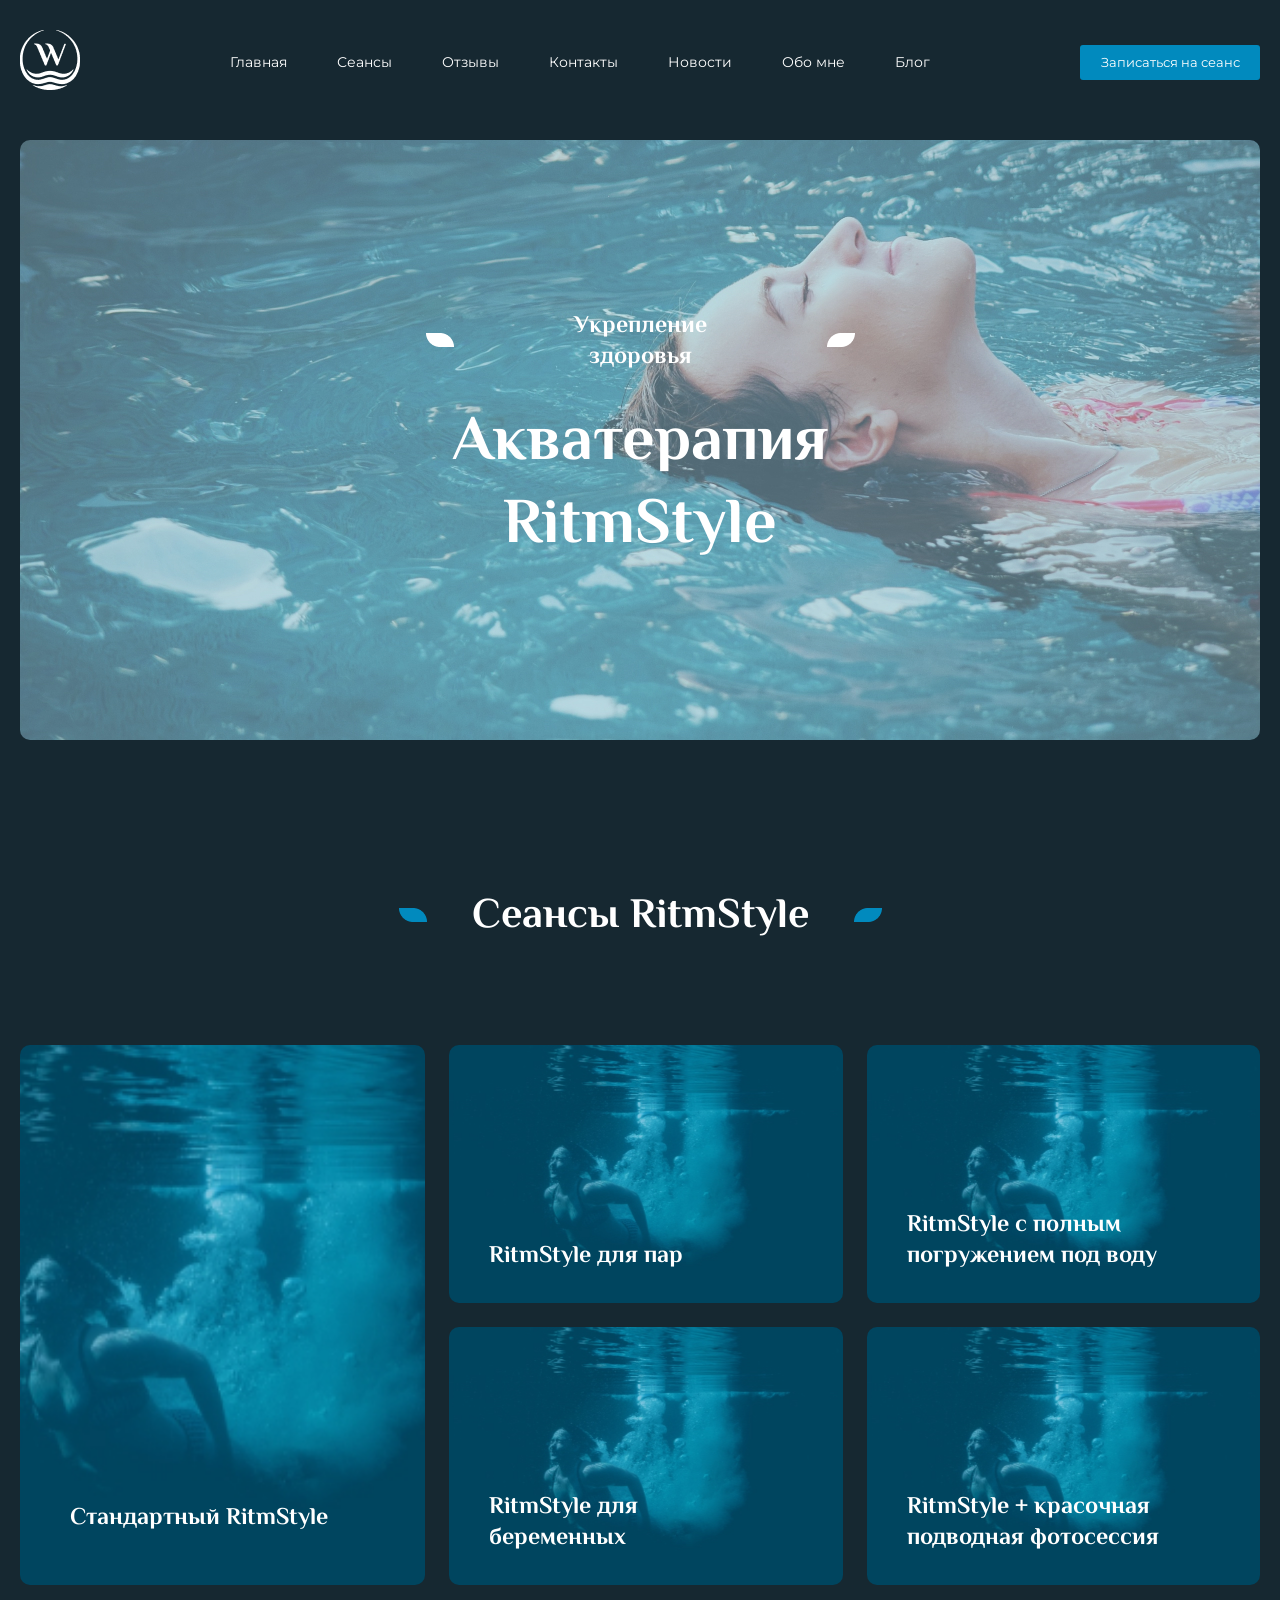
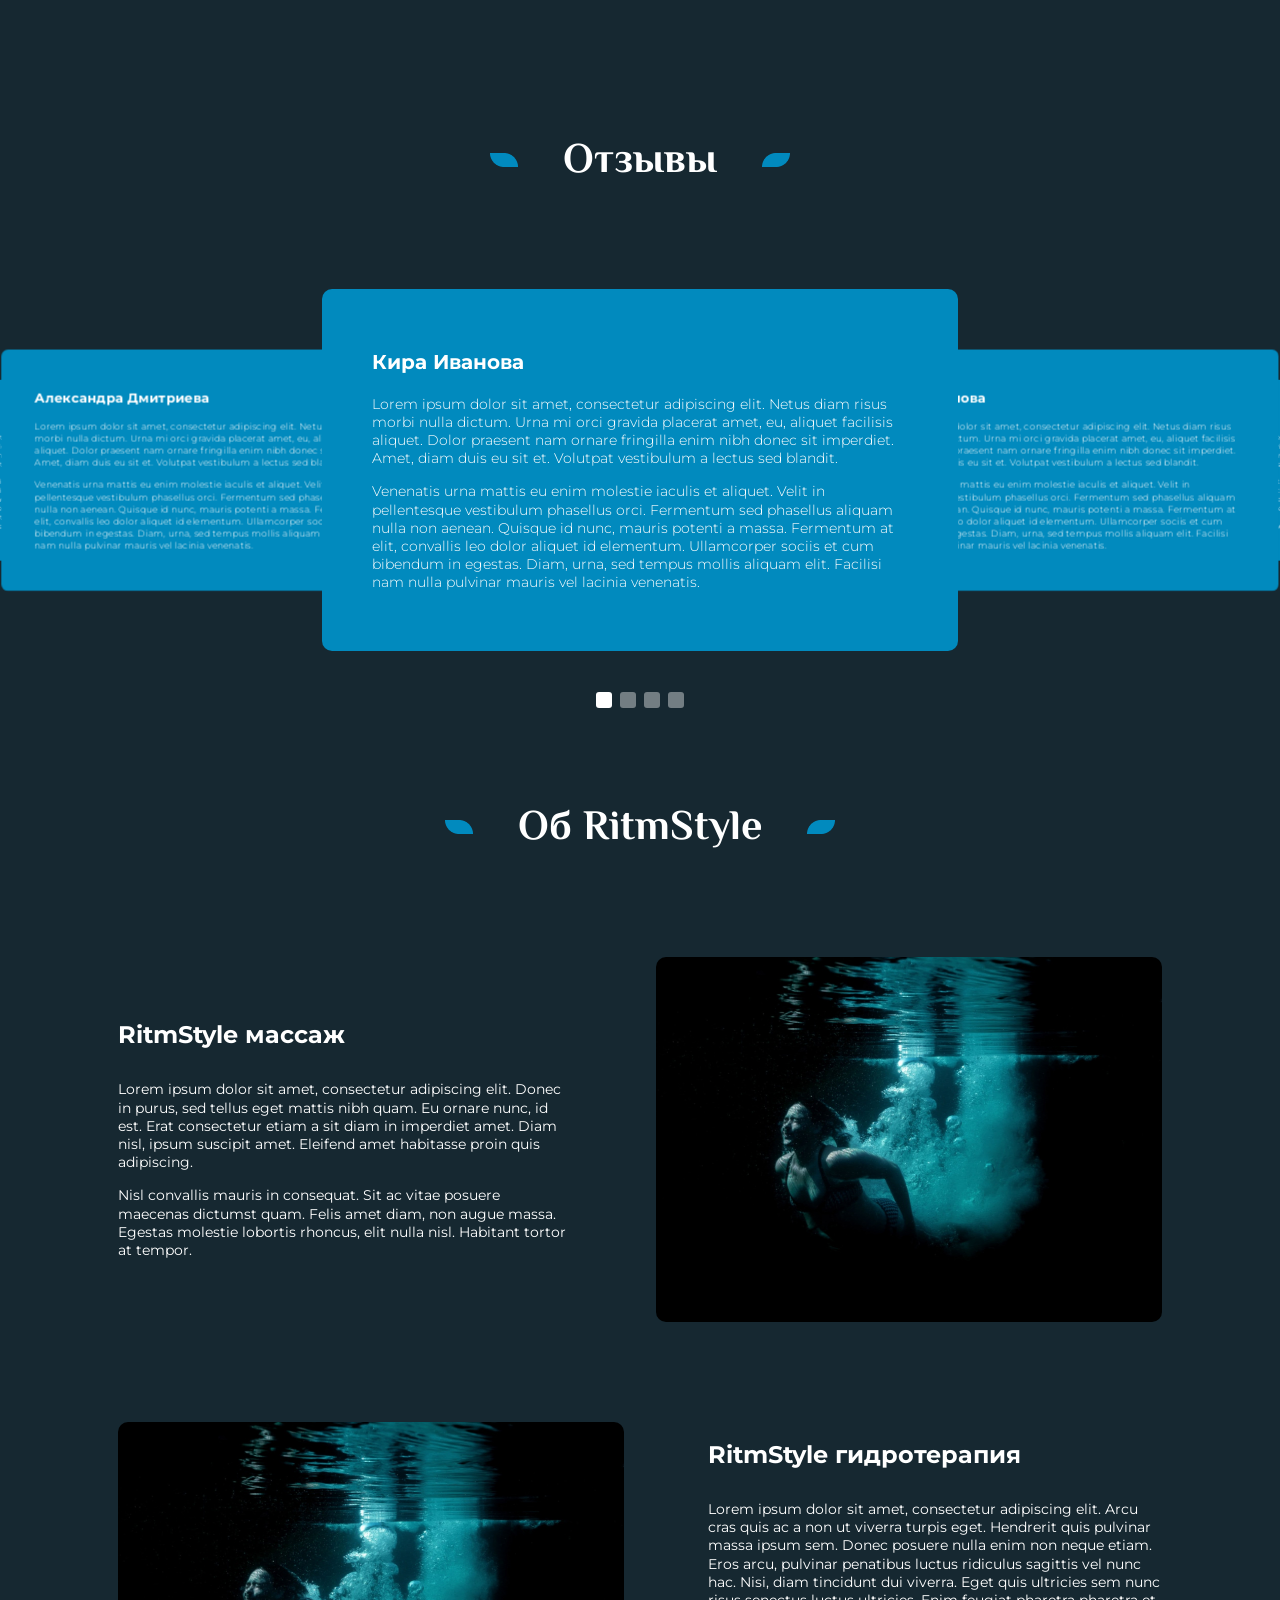
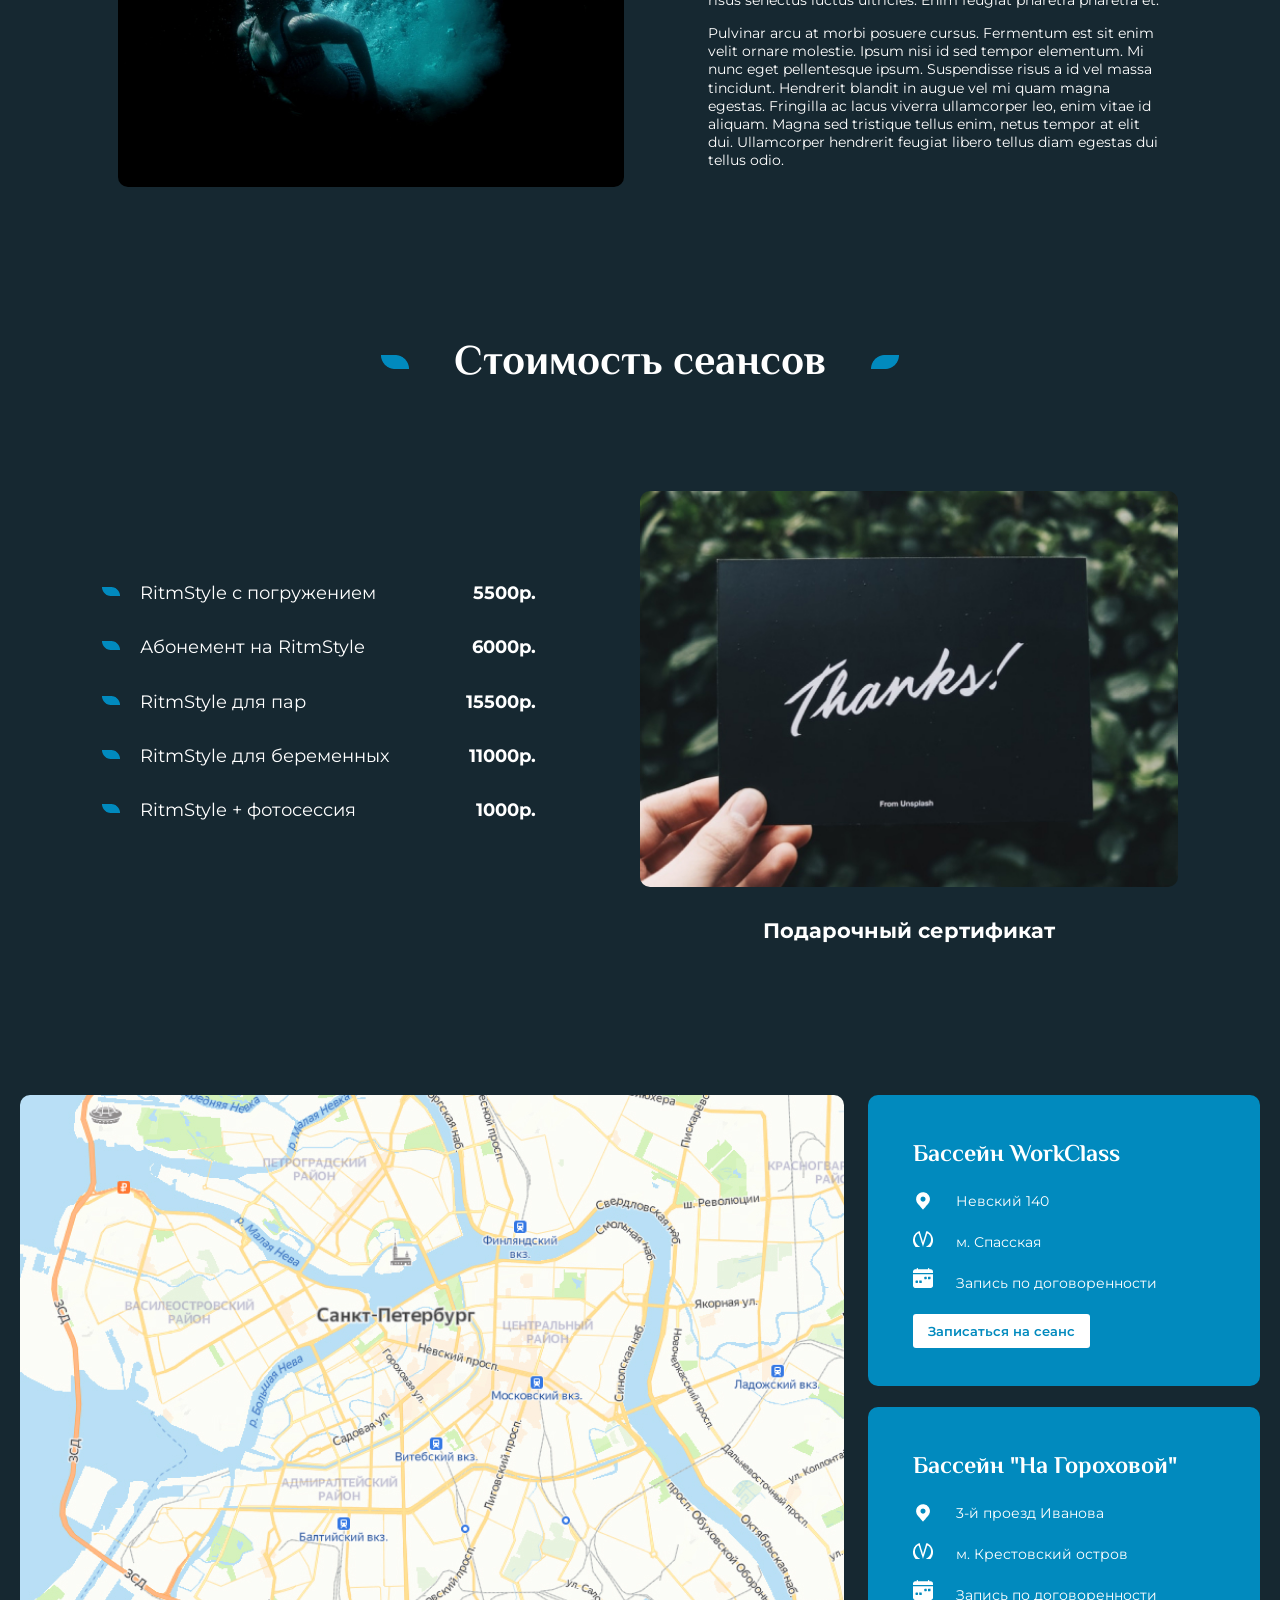
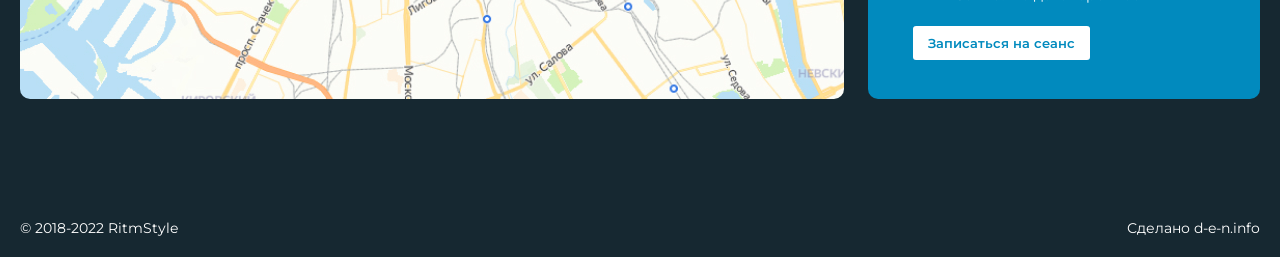
==== index.html @ f969b13a "website" ====
<!DOCTYPE html>
<html lang="en">
<head>
    <meta charset="UTF-8">
    <meta http-equiv="X-UA-Compatible" content="IE=edge">
    <meta name="viewport" content="width=device-width, initial-scale=1.0">
    <link rel="stylesheet" href="css/style.css">
    <link rel="preconnect" href="https://fonts.googleapis.com">
    <link rel="preconnect" href="https://fonts.gstatic.com" crossorigin>
    <link href="https://fonts.googleapis.com/css2?family=El+Messiri:wght@700&family=Montserrat:wght@300;400;600;700&display=swap" rel="stylesheet">
    <link rel="stylesheet" href="https://unpkg.com/swiper@8/swiper-bundle.min.css"/>
    <title>Aquatherapy</title>
</head>
<body>
    <div class="wrapper">
        <header class="header">
            <div class="header__container _container">
                <div class="header__main">
                    <div class="header__logo">
                        <a class="logo__link" href=""><img src="img/logo/logo.png" alt="" class="logo"></a>
                    </div>
                    <div class="header__menu menu">
                        <ul class="menu__list">
                            <li class="menu__item">
                                <a href="#" class="menu__link menu-burger__link">Главная</a>
                            </li>
                            <li class="menu__item">
                                <a href="#" class="menu__link menu-burger__link">Сеансы</a>
                            </li>
                            <li class="menu__item">
                                <a href="#" class="menu__link menu-burger__link">Отзывы</a>
                            </li>
                            <li class="menu__item">
                                <a href="#" class="menu__link menu-burger__link">Контакты</a>
                            </li>
                            <li class="menu__item">
                                <a href="#" class="menu__link menu-burger__link">Новости</a>
                            </li>
                            <li class="menu__item">
                                <a href="#" class="menu__link menu-burger__link">Обо мне</a>
                            </li>
                            <li class="menu__item">
                                <a href="#" class="menu__link menu-burger__link">Блог</a>
                            </li>
                        </ul>
                    </div>
                    <div class="header__button"><a href="" class="button">Записаться на сеанс</a></div>
                    <div class="header__menu-icon">
                        <span></span>
                    </div>
                </div>
            </div>
        </header>
        <main class="page">
            <div class="page__container _container">
                <div class="page__main-block main-block">
                    <div class="main-block__bg">
                        <div class="main-block__titles main-titles">
                            <div class="main-titles__subtitle main-subtitle">
                                <div class="sibtitle__icon"><img src="img/icons/title/title_left_white.png" alt=""></div>
                                <h2 class="subtitle__messiri">Укрепление здоровья</h2> 
                                <div class="sibtitle__icon"><img src="img/icons/title/title_right_white.png" alt=""></div>
                            </div>
                            <h1 class="main__block-title">Акватерапия RitmStyle</h1> 
                        </div>
                    </div>
                </div>
            </div>
            <div class="page__sessions sessions">
                <div class="sessions__container _container">
                    <div class="sessions__title title-messiri">
                        <div class="title-messiri__icon"><img src="img/icons/title/title_left.png" alt=""></div>
                        <h2 class="title__messiri-h2">Сеансы RitmStyle</h2> 
                        <div class="title-messiri__icon"><img src="img/icons/title/title_right.png" alt=""></div>
                    </div>
                    <div class="sessions__cards cards">
                        <div class="cards__first-section first-section">
                            <div class="first-section__card">
                                <h3 class="card__name">Стандартный RitmStyle</h3>
                                <div class="card__rectangel"></div>
                            </div>
                        </div>
                        <div class="cards__second-section second-section">
                            <div class="second-section__windows windows">
                                <div class="window">
                                    <div class="window__card card">
                                        <h3 class="card__name card__name-small">RitmStyle для пар</h3>
                                        <div class="card__rectangel"></div>
                                    </div>
                                    <div class="window__card card">
                                        <h3 class="card__name card__name-small">RitmStyle с полным погружением под воду</h3>
                                        <div class="card__rectangel"></div>
                                    </div>
                                </div>
                                <div class="window">
                                    <div class="window__card card">
                                        <h3 class="card__name card__name-small">RitmStyle для беременных</h3>
                                        <div class="card__rectangel"></div>
                                    </div>
                                    <div class="window__card card">
                                        <h3 class="card__name card__name-small">RitmStyle + красочная подводная фотосессия</h3>
                                        <div class="card__rectangel"></div>
                                    </div>
                                </div>
                            </div>
                        </div>
                    </div>
                </div>
            </div>
            <div class="page__feedbacks feedbacks">
                <div class="feedbacks__title title-messiri">
                    <div class="title-messiri__icon"><img src="img/icons/title/title_left.png" alt=""></div>
                    <h2 class="title__messiri-h2">Отзывы</h2> 
                    <div class="title-messiri__icon"><img src="img/icons/title/title_right.png" alt=""></div>
                </div>
                <div class="feedbacks__swiper-container swiper-container">
                    <div class="swiper-wrapper">
                        <div class="swiper-slide">
                            <div class="swiper__body">
                                <div class="swiper__title">Кира Иванова</div>
                                <div class="swiper__text">
                                    <p>Lorem ipsum dolor sit amet, consectetur adipiscing elit. Netus diam risus morbi nulla dictum. Urna mi orci gravida placerat amet, eu, aliquet facilisis aliquet. 
                                    Dolor praesent nam ornare fringilla enim nibh donec sit imperdiet. Amet, diam duis eu sit et. Volutpat vestibulum a lectus sed blandit.</p>
                                    <p>Venenatis urna mattis eu enim molestie iaculis et aliquet. Velit in pellentesque vestibulum phasellus orci. 
                                    Fermentum sed phasellus aliquam nulla non aenean. Quisque id nunc, mauris potenti a massa. Fermentum at elit, convallis leo dolor aliquet id elementum. Ullamcorper sociis et cum bibendum in egestas. Diam, urna, sed tempus mollis aliquam elit. Facilisi nam nulla pulvinar mauris vel lacinia venenatis.</p>
                                </div>
                            </div>
                        </div>
                        <div class="swiper-slide">
                            <div class="swiper__body">
                                <div class="swiper__title">Яна Жернова</div>
                                <div class="swiper__text">
                                    <p>Lorem ipsum dolor sit amet, consectetur adipiscing elit. Netus diam risus morbi nulla dictum. Urna mi orci gravida placerat amet, eu, aliquet facilisis aliquet. 
                                    Dolor praesent nam ornare fringilla enim nibh donec sit imperdiet. Amet, diam duis eu sit et. Volutpat vestibulum a lectus sed blandit.</p>
                                    <p>Venenatis urna mattis eu enim molestie iaculis et aliquet. Velit in pellentesque vestibulum phasellus orci. 
                                    Fermentum sed phasellus aliquam nulla non aenean. Quisque id nunc, mauris potenti a massa. Fermentum at elit, convallis leo dolor aliquet id elementum. Ullamcorper sociis et cum bibendum in egestas. Diam, urna, sed tempus mollis aliquam elit. Facilisi nam nulla pulvinar mauris vel lacinia venenatis.</p>
                                </div>
                            </div>
                        </div>
                        <div class="swiper-slide">
                            <div class="swiper__body">
                                <div class="swiper__title">Аня Петрова</div>
                                <div class="swiper__text">
                                    <p>Lorem ipsum dolor sit amet, consectetur adipiscing elit. Netus diam risus morbi nulla dictum. Urna mi orci gravida placerat amet, eu, aliquet facilisis aliquet. 
                                    Dolor praesent nam ornare fringilla enim nibh donec sit imperdiet. Amet, diam duis eu sit et. Volutpat vestibulum a lectus sed blandit.</p>
                                    <p>Venenatis urna mattis eu enim molestie iaculis et aliquet. Velit in pellentesque vestibulum phasellus orci. 
                                    Fermentum sed phasellus aliquam nulla non aenean. Quisque id nunc, mauris potenti a massa. Fermentum at elit, convallis leo dolor aliquet id elementum. Ullamcorper sociis et cum bibendum in egestas. Diam, urna, sed tempus mollis aliquam elit. Facilisi nam nulla pulvinar mauris vel lacinia venenatis.</p>
                                </div>
                            </div>
                        </div>
                        <div class="swiper-slide">
                            <div class="swiper__body">
                                <div class="swiper__title">Александра Дмитриева</div>
                                <div class="swiper__text">
                                    <p>Lorem ipsum dolor sit amet, consectetur adipiscing elit. Netus diam risus morbi nulla dictum. Urna mi orci gravida placerat amet, eu, aliquet facilisis aliquet. 
                                    Dolor praesent nam ornare fringilla enim nibh donec sit imperdiet. Amet, diam duis eu sit et. Volutpat vestibulum a lectus sed blandit.</p>
                                    <p>Venenatis urna mattis eu enim molestie iaculis et aliquet. Velit in pellentesque vestibulum phasellus orci. 
                                    Fermentum sed phasellus aliquam nulla non aenean. Quisque id nunc, mauris potenti a massa. Fermentum at elit, convallis leo dolor aliquet id elementum. Ullamcorper sociis et cum bibendum in egestas. Diam, urna, sed tempus mollis aliquam elit. Facilisi nam nulla pulvinar mauris vel lacinia venenatis.</p>
                                </div>
                            </div>
                        </div>
                    </div>
                    <div class="swiper-pagination"></div>
                </div>
            </div>
            <div class="page__descriptions description">
                <div class="descriptions__container _container">
                    <div class="descriptions__about about">
                        <div class="title-messiri about__title">
                            <div class="title-messiri__icon"><img src="img/icons/title/title_left.png" alt=""></div>
                            <h2 class="title__messiri-h2">Об RitmStyle</h2> 
                            <div class="title-messiri__icon"><img src="img/icons/title/title_right.png" alt=""></div>
                        </div>
                        <div class="about__content content-about">
                            <div class="content-about__block">
                                <div class="content-about__block-text content-about__block-text-1">
                                    <h3 class="title-montserrat">RitmStyle массаж </h3>
                                    <div class="content-about__text">
                                        <p>Lorem ipsum dolor sit amet, consectetur adipiscing elit. Donec in purus, sed tellus eget mattis nibh quam. Eu ornare nunc, id est. 
                                        Erat consectetur etiam a sit diam in imperdiet amet. Diam nisl, ipsum suscipit amet. Eleifend amet habitasse proin quis adipiscing.</p>
                                        <p>Nisl convallis mauris in consequat. Sit ac vitae posuere maecenas dictumst quam. Felis amet diam, non augue massa. 
                                        Egestas molestie lobortis rhoncus, elit nulla nisl. Habitant tortor at tempor.</p>
                                    </div>
                                </div>
                                <div class="content-about-img"></div>
                            </div>
                            <div class="content-about__block">
                                <div class="content-about-img"></div>
                                <div class="content-about__block-text content-about__block-text-2">
                                    <h3 class="title-montserrat">RitmStyle гидротерапия</h3>
                                    <div class="content-about__text">
                                        <p>Lorem ipsum dolor sit amet, consectetur adipiscing elit. Arcu cras quis ac a non ut viverra turpis eget. Hendrerit quis pulvinar massa ipsum sem. 
                                        Donec posuere nulla enim non neque etiam. Eros arcu, pulvinar penatibus luctus ridiculus sagittis vel nunc hac. Nisi, diam tincidunt dui viverra. 
                                        Eget quis ultricies sem nunc risus senectus luctus ultricies. Enim feugiat pharetra pharetra et.</p>
                                        <p>Pulvinar arcu at morbi posuere cursus. Fermentum est sit enim velit ornare molestie. Ipsum nisi id sed tempor elementum. Mi nunc eget pellentesque ipsum. 
                                        Suspendisse risus a id vel massa tincidunt. Hendrerit blandit in augue vel mi quam magna egestas. Fringilla ac lacus viverra ullamcorper leo, enim vitae id aliquam. 
                                         Magna sed tristique tellus enim, netus tempor at elit dui. Ullamcorper hendrerit feugiat libero tellus diam egestas dui tellus odio.</p>
                                    </div>
                                </div>
                            </div>
                        </div>
                    </div>
                </div>
            </div>
            <div class="page__price price">
                <div class="price__container">
                    <div class="price__title title-messiri">
                        <div class="title-messiri__icon"><img src="img/icons/title/title_left.png" alt=""></div>
                        <h2 class="title__messiri-h2">Стоимость сеансов</h2> 
                        <div class="title-messiri__icon"><img src="img/icons/title/title_right.png" alt=""></div>
                    </div>
                    <div class="prise__block">
                        <div class="prise__block-list">
                            <div class="price__line">
                                <div class="price__line-icon">
                                    <div class="title-messiri__icon"><img src="img/icons/title/title_left_small.png" alt=""></div>
                                    <div class="servise">RitmStyle с погружением</div>
                                </div>
                                <div class="price__value">5500р.</div>
                            </div>
                            <div class="price__line">
                                <div class="price__line-icon">
                                    <div class="title-messiri__icon"><img src="img/icons/title/title_left_small.png" alt=""></div>
                                    <div class="servise">Абонемент на RitmStyle</div>
                                </div>
                                <div class="price__value">6000р.</div>
                            </div>
                            <div class="price__line">
                                <div class="price__line-icon">
                                    <div class="title-messiri__icon"><img src="img/icons/title/title_left_small.png" alt=""></div>
                                    <div class="servise">RitmStyle для пар</div>
                                </div>
                                <div class="price__value">15500р.</div>
                            </div>
                            <div class="price__line">
                                <div class="price__line-icon">
                                    <div class="title-messiri__icon"><img src="img/icons/title/title_left_small.png" alt=""></div>
                                    <div class="servise">RitmStyle для беременных</div>
                                </div>
                                <div class="price__value">11000р.</div>
                            </div>
                            <div class="price__line">
                                <div class="price__line-icon">
                                    <div class="title-messiri__icon"><img src="img/icons/title/title_left_small.png" alt=""></div>
                                    <div class="servise">RitmStyle +  фотосессия</div>
                                </div>
                                <div class="price__value">1000р.</div>
                            </div>
                        </div>
                        <div class="prise__block-certificate">
                            <div class="certificate__img"></div>
                            <h3 class="certificate__text">Подарочный сертификат </h3>
                        </div>
                    </div>
                </div>
            </div>
            <div class="page__map map">
                <div class="map__container _container">
                    <div class="map__position position">
                        <div class="position__img"></div>
                    </div>
                    <div class="map__places places">
                        <div class="places__card">
                            <div class="places__card-title">Бассейн WorkClass</div>
                            <div class="places__card-location location">
                                <div class="location__icons">
                                    <div class="adress__img"><img src="img/icons/location.png" alt=""></div>
                                    <div class="adress__img"><img src="img/icons/subwey.png" alt=""></div>
                                    <div class="adress__img"><img src="img/icons/calendar.png" alt=""></div>
                                </div>
                                <div class="location__texts">
                                    <div class="adress__text">Невский 140</div>
                                    <div class="adress__text">м. Спасская</div>
                                    <div class="adress__text">Запись по договоренности</div>
                                </div>
                            </div>
                            <div class="places__card-button"><a href="" class="card-button">Записаться на сеанс</a></div>
                        </div>
                        <div class="places__card">
                            <div class="places__card-title">Бассейн "На Гороховой"</div>
                            <div class="places__card-location location">
                                <div class="location__icons">
                                    <div class="adress__img"><img src="img/icons/location.png" alt=""></div>
                                    <div class="adress__img"><img src="img/icons/subwey.png" alt=""></div>
                                    <div class="adress__img"><img src="img/icons/calendar.png" alt=""></div>
                                </div>
                                <div class="location__texts">
                                    <div class="adress__text">3-й проезд Иванова</div>
                                    <div class="adress__text">м. Крестовский остров</div>
                                    <div class="adress__text">Запись по договоренности</div>
                                </div>
                            </div>
                            <div class="places__card-button"><a href="" class="card-button">Записаться на сеанс</a></div>
                        </div>
                    </div>
                </div>
            </div>
        </main>
        <footer class="footer">
            <div class="footer__container _container">
                <div class="footer__block">
                    <div class="footer__copy">© 2018-2022 RitmStyle</div>
                    <div class="footer__made">Сделано d-e-n.info</div>
                </div>
            </div>
        </footer>
    </div>
    <script src="https://unpkg.com/swiper@8/swiper-bundle.min.js"></script>
    <script src="js/script.js"></script>
</body>
</html>
---- css/style.css ----
/* =====RESET======================================================================================= */
* {
    margin: 0;
    padding: 0;
    border: 0;
    box-sizing: border-box;
}

a {
    text-decoration: none;
    color: #fff;
}

ul,
ol,
li {
    list-style: none;
}

h1,
h2,
h3,
h4,
h5,
h6 {
    font-weight: inherit;
    font-size: inherit;
}

html,
body {
    height: 100%;
    line-height: 1.3;
    font-size: 14px;
    color: #fff;
    font-family: Montserrat;
    font-weight: 400;
    font-style: normal;
    /* line-height: 140% */
}

body {
    background-color: #162831;
}

body._lock {
    overflow: hidden;
}

._ibg {
    position: relative;
}

._ibg img {
    position: absolute;
    width: 100%;
    height: 100%;
    top: 0;
    left: 0;
    object-fit: cover;
}

/* ================================================================================================= */
.wrapper {
    min-height: 100%;
    overflow: hidden;
}

._container {
    max-width: 1296px;
    margin: 0 auto;
    box-sizing: content-box;
    padding: 0 20px;
}

/* =====HEADER====================================================================================== */
.header {
    background-color: #162831;
    position: fixed;
    z-index: 50;
    padding: 30px 0;
    width: 100%;
}

.header__main {
    display: flex;
    align-items: center;
    justify-content: space-between;
}

.header__logo {
    margin-right: 30px;
    z-index: 100;
}

.menu__list {
    display: flex;
    flex-wrap: wrap;
}

.menu__item {
    padding: 5px;
    margin-right: 40px;
}

.menu__link {
    transition: 0.3s;
}

.menu__link:hover {
    opacity: 0.5;
}

.menu__item:last-child {
    margin-right: 0;
}

.header__button {
    margin-left: 30px;
    text-align: center;
    z-index: 1000;
}

.button {
    display: block;
    padding: 9px 15px;
    background-color: #018ABE;
    border-radius: 3px;
    width: 180px;
    font-size: 13px;
    transition: 0.3s;
    z-index: 1000;
}

.button:hover {
    opacity: 0.5;
}

.header__menu-icon {
    display: none;
}

/* =====MAIN====================================================================================== */
.main-block {
    padding: 140px 0 50px 0;
}

.main-block__bg {
    display: flex;
    flex-direction: column;
    background: url(../img/basic.jpg) center / cover no-repeat;
    max-width: 1296px;
    height: 600px;
    border-radius: 10px;
    justify-content: center;
    align-items: center;
    padding: 50px;
}

.main-subtitle {
    display: flex;
    max-width: 429px;
    margin: 0 auto;
    padding-bottom: 30px;
    align-items: center;
}

.main__block-title {
    max-width: 587px;
    margin: 0 auto;
}

.subtitle__messiri {
    font-family: 'El Messiri';
    font-style: normal;
    font-weight: 700;
    font-size: 24px;
    padding: 0 66px;
    text-align: center;
}

.main__block-title {
    font-family: 'El Messiri';
    font-style: normal;
    font-weight: 700;
    font-size: 64px;
    text-align: center;
}

.title-messiri {
    width: 100%;
    margin: 0 auto;
    align-items: center;
    display: flex;
    padding: 100px 0;
    justify-content: center;
}

.title__messiri-h2 {
    padding: 0 45px;
    font-family: 'El Messiri';
    font-style: normal;
    font-weight: 700;
    font-size: 42px;
    text-align: center;
}

.cards {
    height: 540px;
    display: flex;
    margin-bottom: 50px;
}

.first-section {
    width: 33.3333%;
    margin-right: 24px;
}

.first-section__card {
    position: relative;
    background: url(../img/underwatter.jpg) center / cover no-repeat;
    width: 100%;
    height: 100%;
    border-radius: 10px;
    cursor: pointer;
}

.card__name {
    position: absolute;
    bottom: 50px;
    left: 50px;
    font-family: 'El Messiri';
    font-style: normal;
    font-weight: 700;
    font-size: 24px;
    max-width: 70%;
}

.card__rectangel {
    position: absolute;
    bottom: 0;
    left: 0;
    right: 0;
    height: 10px;
    background-color: #018ABE;
    border-radius: 0 0 10px 10px;
    transition: all 0.3s ease;
    opacity: 0;
}

.first-section__card:hover .card__rectangel {
    opacity: 1;
}

.second-section {
    width: 66.6666%;
}

.windows {
    width: 100%;
    height: 100%;
}

.window {
    padding: 12px 0;
    display: flex;
    height: 50%;
    width: 100%;
}

.window:last-child {
    padding-bottom: 0;
}

.window:first-child {
    padding-top: 0;
}

.card {
    margin-right: 24px;
    position: relative;
    background: url(../img/underwatter.jpg) center / cover no-repeat;
    width: 50%;
    height: 100%;
    border-radius: 10px;
    cursor: pointer;
}

.card:hover .card__rectangel {
    opacity: 1;
}

.card__name-small {
    bottom: 30px;
    left: 40px;
}

.card:last-child {
    margin-right: 0;
}

.about {
    max-width: 1076px;
    margin: 0 auto;
}

.about__title {
    padding: 150px 0 100px 0;
}

.content-about__block {
    display: flex;
    align-items: center;
    justify-content: center;
    margin-bottom: 100px;
}

.content-about__block:last-child {
    margin-bottom: 50px;
}

.content-about-img {
    background: url(../img/underwatter_black.jpg) center / cover no-repeat;
    width: 47%;
    height: 365px;
    border-radius: 10px;
}

.content-about__block-text {
    width: 50%;
}

.content-about__block-text-1 {
    padding-right: 84px;
}

.content-about__block-text-2 {
    padding-left: 84px;
}

.title-montserrat {
    font-weight: 700;
    font-size: 24px;
    margin-bottom: 30px;
}

.content-about__text p {
    margin-bottom: 15px;
}

.content-about__text p:last-child {
    margin-bottom: 0;
}

.price__container {
    max-width: 1076px;
    margin: 0 auto;
    box-sizing: content-box;
    padding: 0 30px;
}

.prise__block {
    display: flex;
    align-items: center;
    margin-bottom: 50px;
}

.prise__block-list {
    width: 50%;
    padding-right: 104px;
}

.prise__block-certificate {
    width: 50%;
}

.certificate__img {
    background: url(../img/certificate.jpg) center / cover no-repeat;
    width: 100%;
    height: 396px;
    border-radius: 10px;
    margin-bottom: 30px;
}

.price__line-icon {
    display: flex;
}

.price__line {
    display: flex;
    width: 100%;
    justify-content: space-between;
    margin-bottom: 31px;
}

.servise {
    font-weight: 400;
    font-size: 18px;
    margin: 0 40px 0 20px;
}

.price__value {
    font-weight: 700;
    font-size: 18px;
}

.certificate__text {
    font-weight: 700;
    font-size: 21px;
    display: flex;
    justify-content: center;
}

.map__container {
    display: flex;
    padding: 100px 20px;
}

.position {
    width: 878px;
    height: 604px;
    margin-right: 24px;
}

.position__img {
    background: url(../img/mape.jpg) center / cover no-repeat;
    width: 100%;
    height: 100%;
    border-radius: 10px;
}

.places {
    height: 604px;
    width: 392px;
    display: flex;
    flex-direction: column;
    justify-content: space-between;
}

.places__card {
    width: 392px;
    height: 48.3%;
    background-color: #018ABE;
    border-radius: 10px;
    padding: 45px 35px 0 45px;
}

.location {
    display: flex;
    margin-bottom: 30px;
}

.location__icons {
    display: flex;
    flex-direction: column;
    justify-content: space-between;
    align-items: center;
    min-height: 100px;
}

.location__texts {
    display: flex;
    flex-direction: column;
    justify-content: space-between;
    min-height: 100px;
}

.adress__img {
    margin-right: 23px;
}

.places__card-title {
    font-family: 'El Messiri';
    font-style: normal;
    font-weight: 700;
    font-size: 24px;
    margin-bottom: 21px;
}

.card-button {
    background-color: #fff;
    border-radius: 3px;
    font-weight: 600;
    font-size: 13px;
    color: #018ABE;
    padding: 9px 15px;
    transition: 0.3s;
}

.card-button:hover {
    opacity: 0.5;
}

.footer__block {
    padding: 20px 0;
    width: 100%;
    display: flex;
    justify-content: space-between;
}

.swiper-container {
    padding: 0px 20px;
    max-width: 1540px;
    width: 100%;
    margin: 0 auto;
    /* overflow: hidden; */

}
.swiper__wrapper {
    padding-bottom: 60px;
}
.swiper__body {
    max-width: 636px;
    background-color: #018ABE;
    border-radius: 10px;
    padding: 60px 50px;
    margin: 0 auto;
}

.swiper__title {
    font-weight: 700;
    font-size: 20px;
    margin-bottom: 20px;
}

.swiper__text p {
    margin-bottom: 15px;
    font-weight: 300;
}

.swiper__text p:last-child {
    margin-bottom: 0;
}

.swiper-pagination {
    position: absolute;
    bottom: -60px !important;
    width: auto !important;
    left: 50% !important;
    margin: 0 0 0 -48px !important;
}

.swiper-pagination-bullet {
    width: 16px !important;
    height: 16px !important;
    background: #FFFFFF !important;
    opacity: 0.4 !important;
    border-radius: 3px !important;
    transition: all 0.2s ease !important;
}

.swiper-pagination-bullet-active {
    opacity: 1 !important;
}

/* =====MEDIA====================================================================================== */
@media (max-height: 700px) {
    .main-block__bg {
        height: 500px;
    }
}

@media (max-width: 1024px) {
    .container {
        width: 901px;
    }

    .card__name {
        font-size: 20px;
    }
}

@media (max-width: 900px) {
    .container {
        width: 768px;
    }

    .cards {
        height: 810px;
        display: block;
    }

    .first-section {
        width: 100%;
        height: 270px;
        margin-right: 0;
        margin-bottom: 24px;
    }

    .card__name {
        font-size: 20px;
    }

    .second-section {
        width: 100%;
        height: 66.666%;
    }

    .content-about__block-text-1 {
        padding-right: 50px;
    }

    .content-about__block-text-2 {
        padding-left: 50px;
    }

    .prise__block-list {
        width: 60%;
        padding-right: 70px;
    }

    .prise__block-certificate {
        width: 40%;
    }

    .certificate__img {
        height: 300px;
    }

    .certificate__text {
        font-size: 18px;
    }

    .map__container {
        display: block;
    }

    .places {
        flex-direction: row;
        width: 100%;
        height: 290px;
        justify-content: space-between;
    }

    .places__card {
        width: 48%;
        height: 100%;
    }

    .position {
        width: 100%;
        height: 400px;
        margin-bottom: 30px;
    }

    .map__container {
        padding: 50px 20px;
    }
}

@media (max-width: 767px) {
    .container {
        width: 540px;
    }

    .header__logo {
        margin: 0;
    }

    .header__menu-icon {
        z-index: 100;
        display: block;
        position: relative;
        width: 30px;
        height: 30px;
        cursor: pointer;
    }

    .header__menu-icon span,
    .header__menu-icon::after,
    .header__menu-icon::before {
        left: 0;
        position: absolute;
        height: 10%;
        width: 100%;
        transition: all 0.3s ease 0s;
        background-color: #fff;
    }

    .header__menu-icon::after,
    .header__menu-icon::before {
        content: "";
    }

    .header__menu-icon::before {
        top: 0;
    }

    .header__menu-icon::after {
        bottom: 0;
    }

    .header__menu-icon span {
        top: 50%;
        transform: scale(1) translate(0px, -50%);
    }

    .menu__list {
        display: block;
        position: fixed;
        top: 0;
        left: -100%;
        width: 100%;
        height: 100%;
        background-color: rgba(0, 0, 0, 0.9);
        padding: 150px 30px 30px 15px;
        transition: left 0.3s;
        overflow: auto;
    }

    .menu__list::before {
        content: "";
        position: fixed;
        width: 100%;
        top: 0;
        left: 0;
        height: 120px;
        background-color: #162831;
    }

    .menu__list._active {
        left: 0;
    }

    .menu__list>li {
        margin-bottom: 30px;
    }

    .menu-burger__link {
        font-size: 24px;
    }

    .header__menu-icon._active span {
        transform: scale(0) translate(0px, -50%);
    }

    .header__menu-icon._active::before {
        top: 50%;
        transform: rotate(-45deg) translate(0px, -50%);
    }

    .header__menu-icon._active::after {
        bottom: 50%;
        transform: rotate(45deg) translate(0px, 50%);
    }

    .header__button {
        display: none;
    }

    .content-about__block {
        display: block;
        margin-bottom: 30px;
    }

    .content-about__block-text {
        width: 100%;
        margin-bottom: 30px;
    }

    .content-about-img {
        width: 100%;
        order: 2;
    }

    .title-messiri {
        padding: 50px 0;
    }

    .about__title {
        padding: 100px 0 50px 0;
    }

    .content-about__block-text-1 {
        padding-right: 0;
    }

    .content-about__block-text-2 {
        order: 1;
        padding-left: 0;
    }

    .content-about__block:last-child {
        display: flex;
        flex-direction: column;
    }

    .price__container {
        padding: 0 20px;
    }

    .prise__block {
        display: block;
    }

    .prise__block-list {
        width: 100%;
        padding-right: 0;
    }

    .prise__block-certificate {
        width: 100%;
    }

    .places {
        min-height: 604px;
        width: 100%;
        display: flex;
        flex-direction: column;
        justify-content: space-between;
    }

    .places__card {
        width: 100%;
        height: 100%;
        margin-bottom: 30px;
        padding-bottom: 45px;
    }

    .places__card:last-child {
        margin-bottom: 0;
    }

    .position {
        width: 100%;
        height: 300px;
        margin-bottom: 30px;
    }

    .map__container {
        padding: 50px 20px;
    }
}

@media (max-width: 575px) {
    .container {
        max-width: 100%;
        padding: 0 15px;
    }

    .main-subtitle {
        margin: 0 auto;
        max-width: 300px;
        padding-bottom: 15px;
    }

    .subtitle__messiri {
        padding: 0 20px;
        font-size: 20px;
    }

    .main__block-title {
        font-size: 48px;
    }

    .cards {
        height: 1465px;
    }

    .second-section {
        width: 100%;
        height: 80%;
    }

    .window {
        display: block;
        padding: 0;
    }

    .windows {
        display: block;
    }

    .card {
        height: 270px;
        width: 100%;
        margin-bottom: 24px;
    }

    .title-messiri {
        padding: 30px 0;
    }

    .about__title {
        padding: 100px 0 30px 0;
    }

    .title__messiri-h2 {
        padding: 0 30px;
        font-size: 34px;
    }

    .content-about-img {
        height: 300px;
    }

    .footer__block {
        display: block;
    }

    .footer__copy {
        margin-bottom: 15px;
    }
}
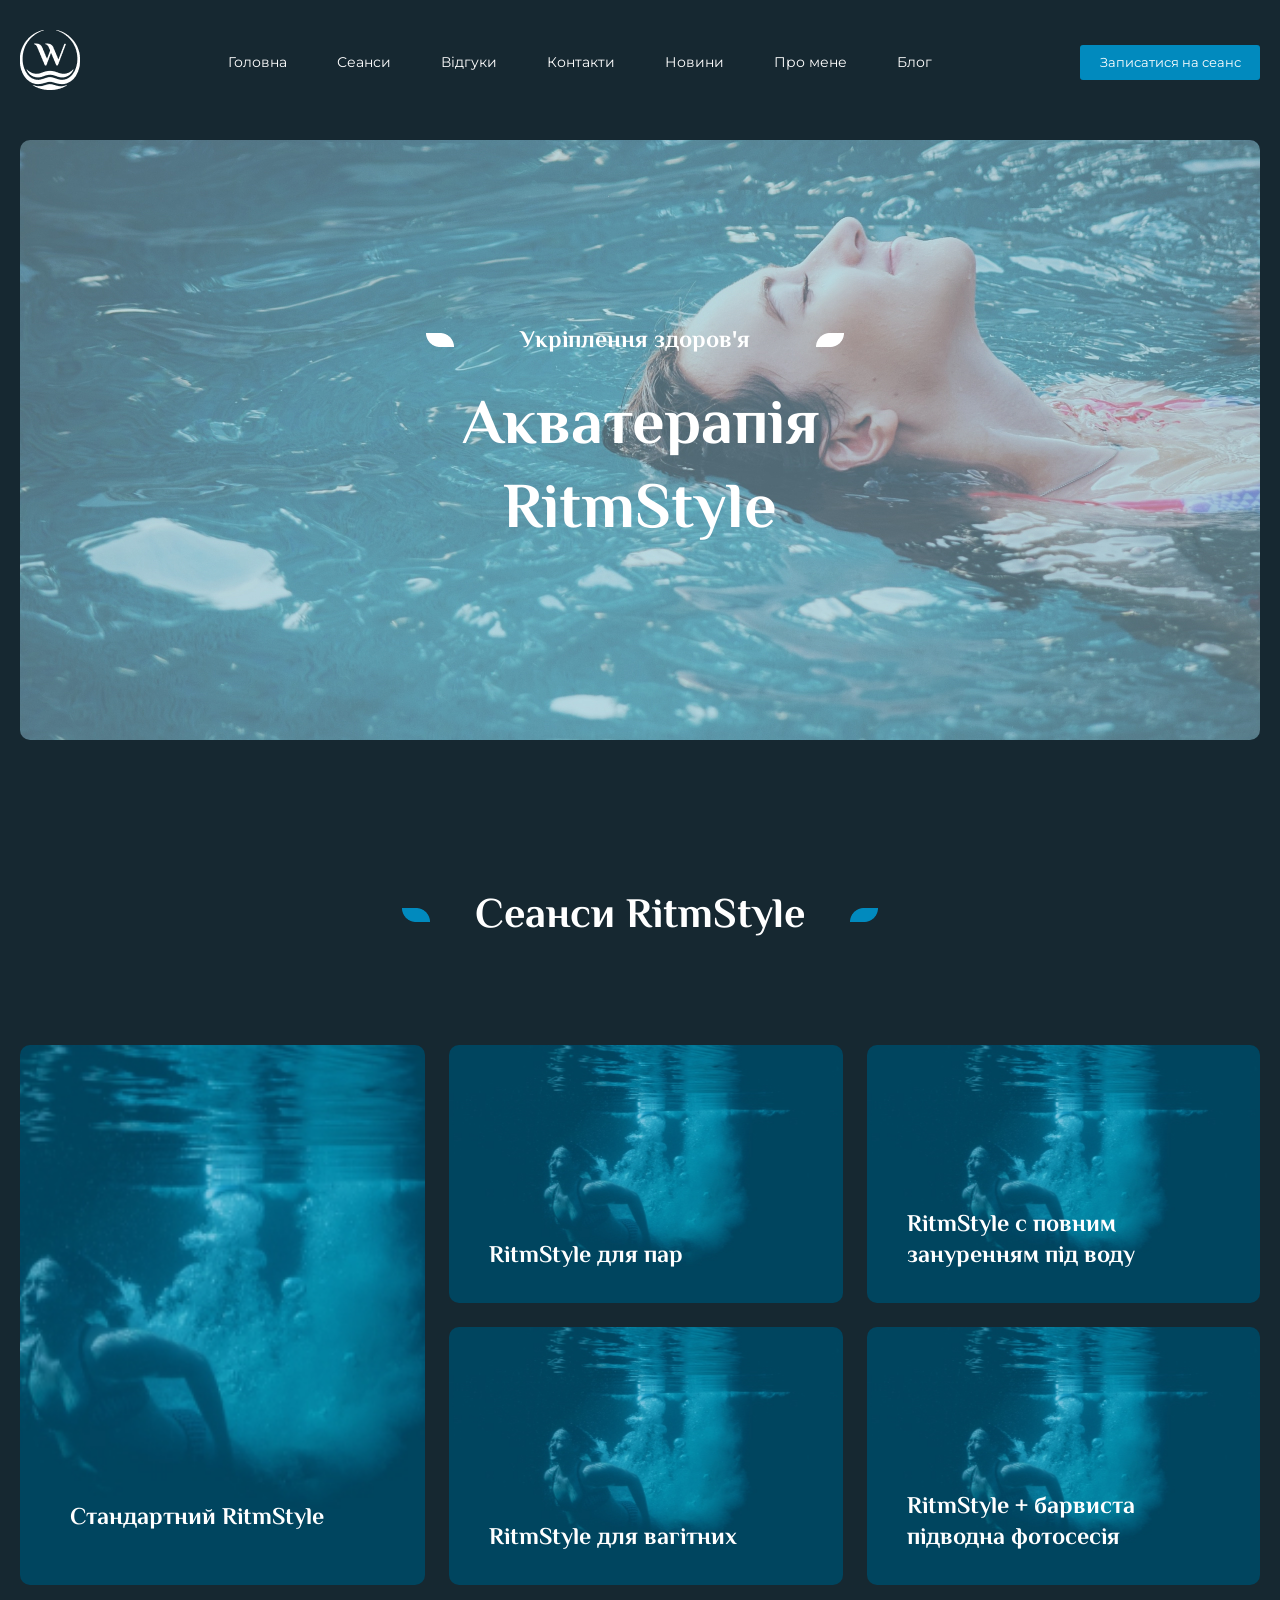
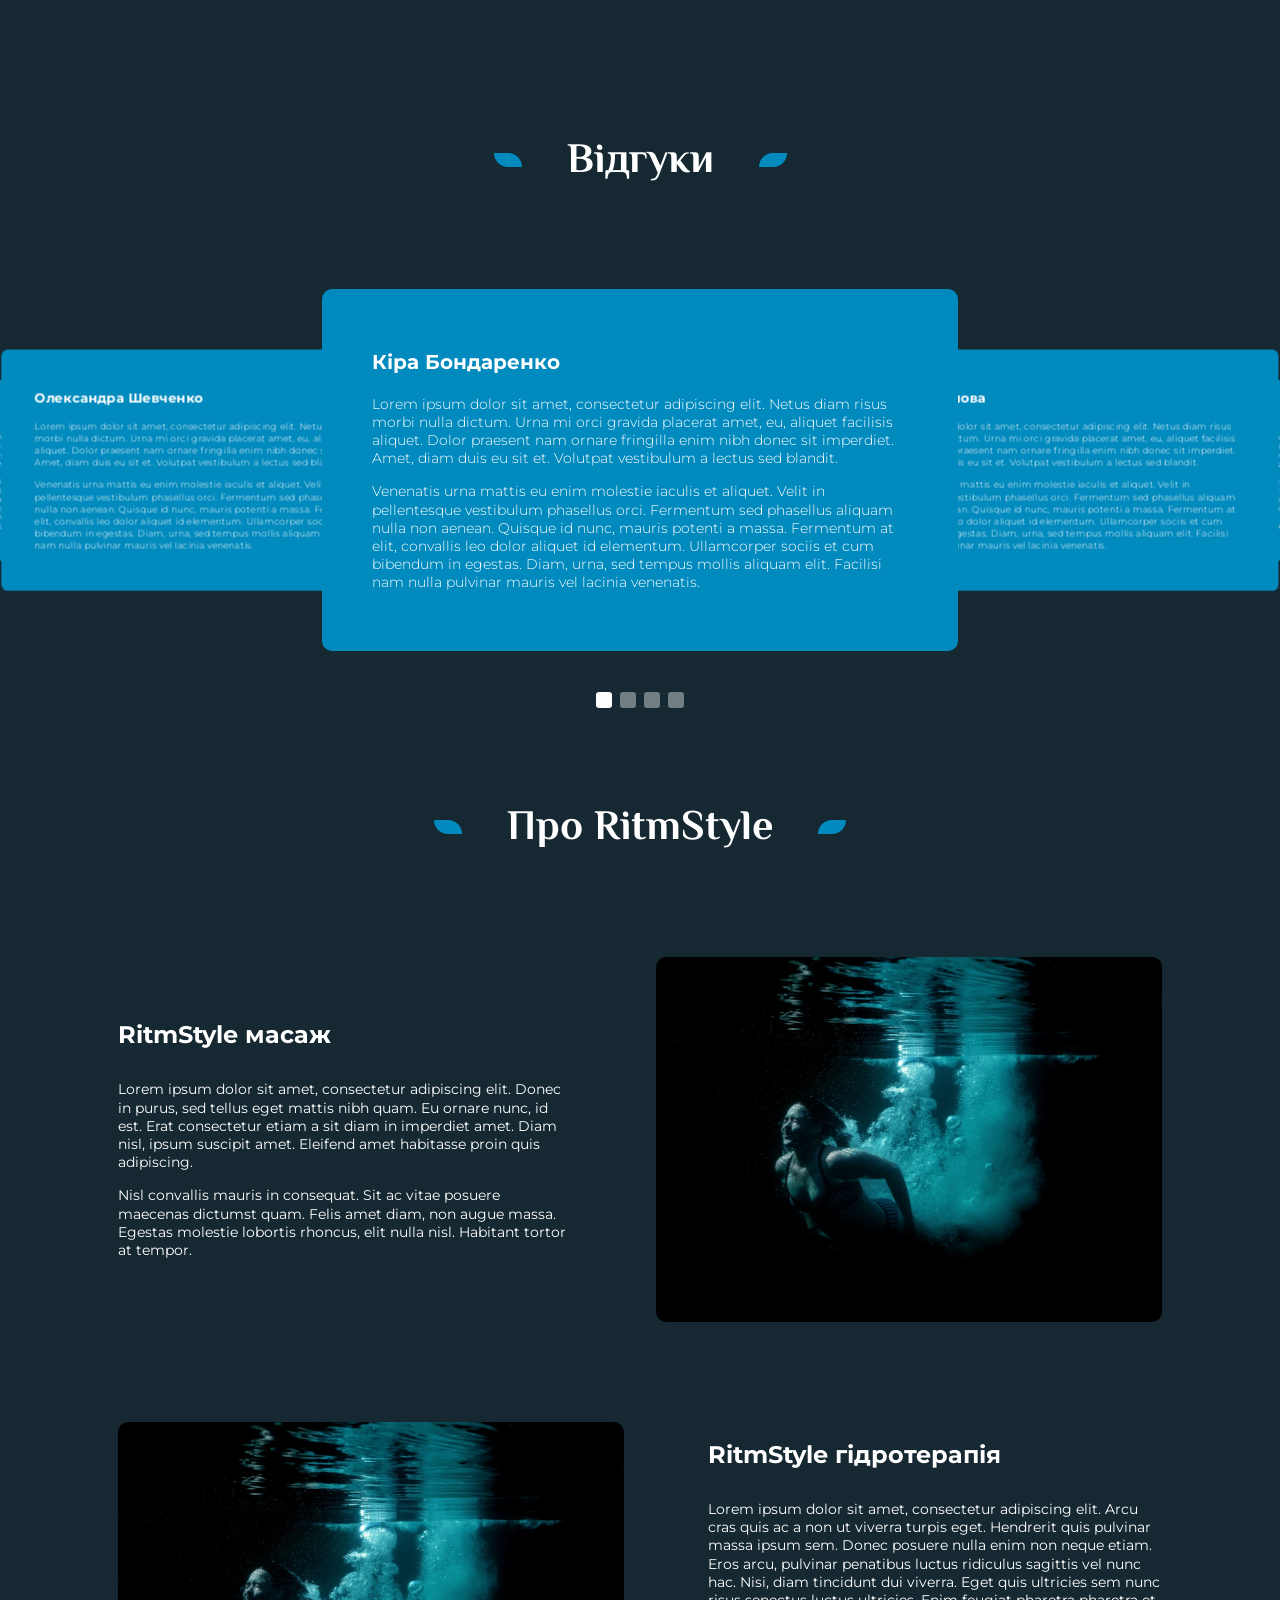
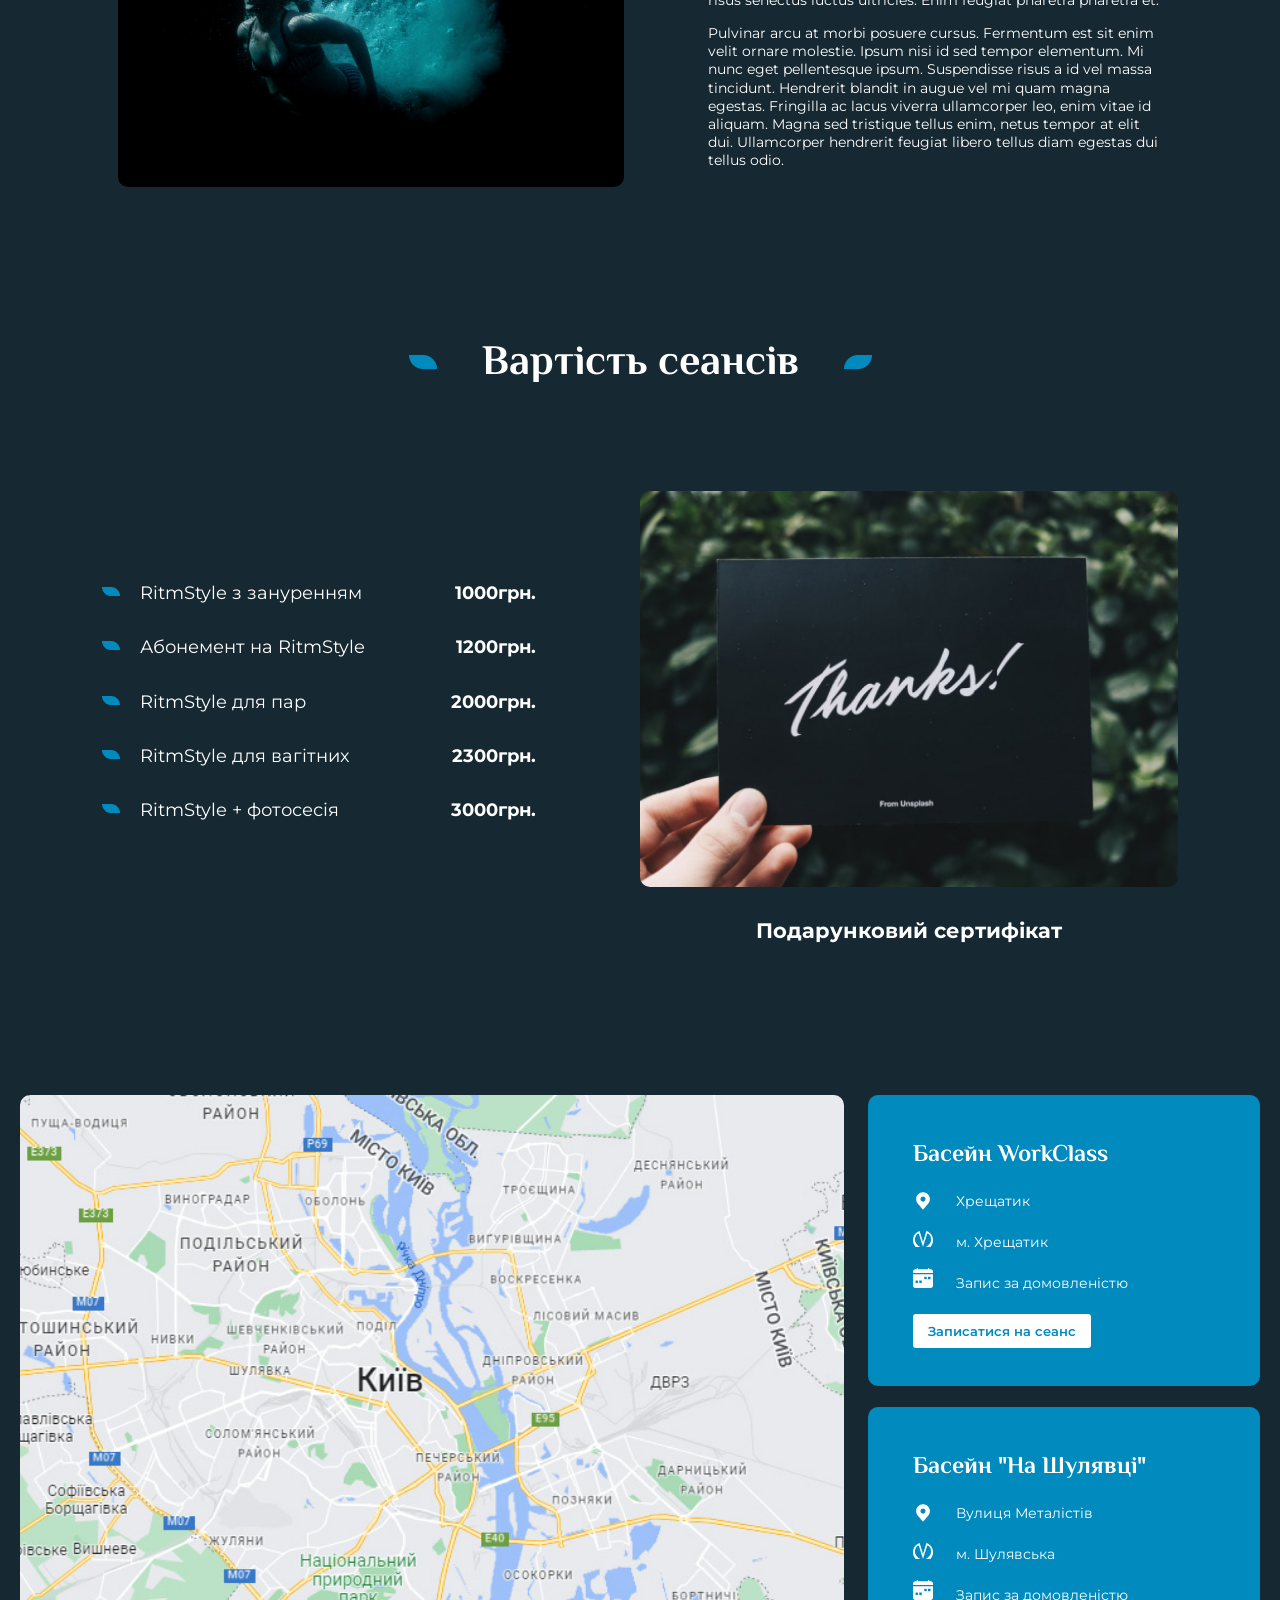
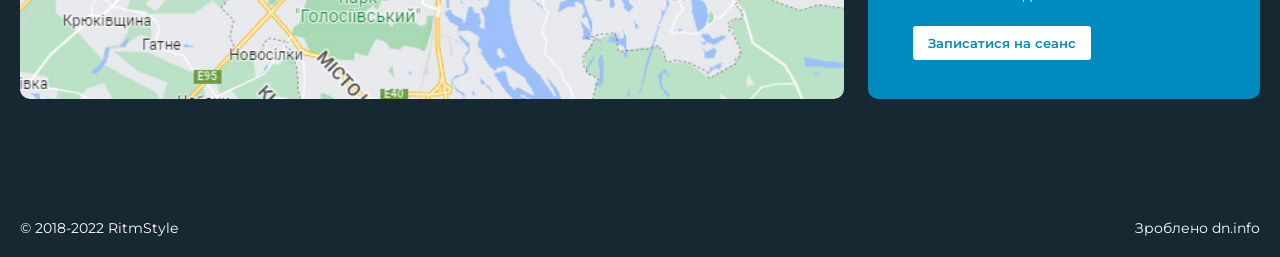
==== commit 7b72d522: "Add files via upload" ====
--- a/index.html
+++ b/index.html
@@ -1,311 +1,311 @@
-<!DOCTYPE html>
-<html lang="en">
-<head>
-    <meta charset="UTF-8">
-    <meta http-equiv="X-UA-Compatible" content="IE=edge">
-    <meta name="viewport" content="width=device-width, initial-scale=1.0">
-    <link rel="stylesheet" href="css/style.css">
-    <link rel="preconnect" href="https://fonts.googleapis.com">
-    <link rel="preconnect" href="https://fonts.gstatic.com" crossorigin>
-    <link href="https://fonts.googleapis.com/css2?family=El+Messiri:wght@700&family=Montserrat:wght@300;400;600;700&display=swap" rel="stylesheet">
-    <link rel="stylesheet" href="https://unpkg.com/swiper@8/swiper-bundle.min.css"/>
-    <title>Aquatherapy</title>
-</head>
-<body>
-    <div class="wrapper">
-        <header class="header">
-            <div class="header__container _container">
-                <div class="header__main">
-                    <div class="header__logo">
-                        <a class="logo__link" href=""><img src="img/logo/logo.png" alt="" class="logo"></a>
-                    </div>
-                    <div class="header__menu menu">
-                        <ul class="menu__list">
-                            <li class="menu__item">
-                                <a href="#" class="menu__link menu-burger__link">Главная</a>
-                            </li>
-                            <li class="menu__item">
-                                <a href="#" class="menu__link menu-burger__link">Сеансы</a>
-                            </li>
-                            <li class="menu__item">
-                                <a href="#" class="menu__link menu-burger__link">Отзывы</a>
-                            </li>
-                            <li class="menu__item">
-                                <a href="#" class="menu__link menu-burger__link">Контакты</a>
-                            </li>
-                            <li class="menu__item">
-                                <a href="#" class="menu__link menu-burger__link">Новости</a>
-                            </li>
-                            <li class="menu__item">
-                                <a href="#" class="menu__link menu-burger__link">Обо мне</a>
-                            </li>
-                            <li class="menu__item">
-                                <a href="#" class="menu__link menu-burger__link">Блог</a>
-                            </li>
-                        </ul>
-                    </div>
-                    <div class="header__button"><a href="" class="button">Записаться на сеанс</a></div>
-                    <div class="header__menu-icon">
-                        <span></span>
-                    </div>
-                </div>
-            </div>
-        </header>
-        <main class="page">
-            <div class="page__container _container">
-                <div class="page__main-block main-block">
-                    <div class="main-block__bg">
-                        <div class="main-block__titles main-titles">
-                            <div class="main-titles__subtitle main-subtitle">
-                                <div class="sibtitle__icon"><img src="img/icons/title/title_left_white.png" alt=""></div>
-                                <h2 class="subtitle__messiri">Укрепление здоровья</h2> 
-                                <div class="sibtitle__icon"><img src="img/icons/title/title_right_white.png" alt=""></div>
-                            </div>
-                            <h1 class="main__block-title">Акватерапия RitmStyle</h1> 
-                        </div>
-                    </div>
-                </div>
-            </div>
-            <div class="page__sessions sessions">
-                <div class="sessions__container _container">
-                    <div class="sessions__title title-messiri">
-                        <div class="title-messiri__icon"><img src="img/icons/title/title_left.png" alt=""></div>
-                        <h2 class="title__messiri-h2">Сеансы RitmStyle</h2> 
-                        <div class="title-messiri__icon"><img src="img/icons/title/title_right.png" alt=""></div>
-                    </div>
-                    <div class="sessions__cards cards">
-                        <div class="cards__first-section first-section">
-                            <div class="first-section__card">
-                                <h3 class="card__name">Стандартный RitmStyle</h3>
-                                <div class="card__rectangel"></div>
-                            </div>
-                        </div>
-                        <div class="cards__second-section second-section">
-                            <div class="second-section__windows windows">
-                                <div class="window">
-                                    <div class="window__card card">
-                                        <h3 class="card__name card__name-small">RitmStyle для пар</h3>
-                                        <div class="card__rectangel"></div>
-                                    </div>
-                                    <div class="window__card card">
-                                        <h3 class="card__name card__name-small">RitmStyle с полным погружением под воду</h3>
-                                        <div class="card__rectangel"></div>
-                                    </div>
-                                </div>
-                                <div class="window">
-                                    <div class="window__card card">
-                                        <h3 class="card__name card__name-small">RitmStyle для беременных</h3>
-                                        <div class="card__rectangel"></div>
-                                    </div>
-                                    <div class="window__card card">
-                                        <h3 class="card__name card__name-small">RitmStyle + красочная подводная фотосессия</h3>
-                                        <div class="card__rectangel"></div>
-                                    </div>
-                                </div>
-                            </div>
-                        </div>
-                    </div>
-                </div>
-            </div>
-            <div class="page__feedbacks feedbacks">
-                <div class="feedbacks__title title-messiri">
-                    <div class="title-messiri__icon"><img src="img/icons/title/title_left.png" alt=""></div>
-                    <h2 class="title__messiri-h2">Отзывы</h2> 
-                    <div class="title-messiri__icon"><img src="img/icons/title/title_right.png" alt=""></div>
-                </div>
-                <div class="feedbacks__swiper-container swiper-container">
-                    <div class="swiper-wrapper">
-                        <div class="swiper-slide">
-                            <div class="swiper__body">
-                                <div class="swiper__title">Кира Иванова</div>
-                                <div class="swiper__text">
-                                    <p>Lorem ipsum dolor sit amet, consectetur adipiscing elit. Netus diam risus morbi nulla dictum. Urna mi orci gravida placerat amet, eu, aliquet facilisis aliquet. 
-                                    Dolor praesent nam ornare fringilla enim nibh donec sit imperdiet. Amet, diam duis eu sit et. Volutpat vestibulum a lectus sed blandit.</p>
-                                    <p>Venenatis urna mattis eu enim molestie iaculis et aliquet. Velit in pellentesque vestibulum phasellus orci. 
-                                    Fermentum sed phasellus aliquam nulla non aenean. Quisque id nunc, mauris potenti a massa. Fermentum at elit, convallis leo dolor aliquet id elementum. Ullamcorper sociis et cum bibendum in egestas. Diam, urna, sed tempus mollis aliquam elit. Facilisi nam nulla pulvinar mauris vel lacinia venenatis.</p>
-                                </div>
-                            </div>
-                        </div>
-                        <div class="swiper-slide">
-                            <div class="swiper__body">
-                                <div class="swiper__title">Яна Жернова</div>
-                                <div class="swiper__text">
-                                    <p>Lorem ipsum dolor sit amet, consectetur adipiscing elit. Netus diam risus morbi nulla dictum. Urna mi orci gravida placerat amet, eu, aliquet facilisis aliquet. 
-                                    Dolor praesent nam ornare fringilla enim nibh donec sit imperdiet. Amet, diam duis eu sit et. Volutpat vestibulum a lectus sed blandit.</p>
-                                    <p>Venenatis urna mattis eu enim molestie iaculis et aliquet. Velit in pellentesque vestibulum phasellus orci. 
-                                    Fermentum sed phasellus aliquam nulla non aenean. Quisque id nunc, mauris potenti a massa. Fermentum at elit, convallis leo dolor aliquet id elementum. Ullamcorper sociis et cum bibendum in egestas. Diam, urna, sed tempus mollis aliquam elit. Facilisi nam nulla pulvinar mauris vel lacinia venenatis.</p>
-                                </div>
-                            </div>
-                        </div>
-                        <div class="swiper-slide">
-                            <div class="swiper__body">
-                                <div class="swiper__title">Аня Петрова</div>
-                                <div class="swiper__text">
-                                    <p>Lorem ipsum dolor sit amet, consectetur adipiscing elit. Netus diam risus morbi nulla dictum. Urna mi orci gravida placerat amet, eu, aliquet facilisis aliquet. 
-                                    Dolor praesent nam ornare fringilla enim nibh donec sit imperdiet. Amet, diam duis eu sit et. Volutpat vestibulum a lectus sed blandit.</p>
-                                    <p>Venenatis urna mattis eu enim molestie iaculis et aliquet. Velit in pellentesque vestibulum phasellus orci. 
-                                    Fermentum sed phasellus aliquam nulla non aenean. Quisque id nunc, mauris potenti a massa. Fermentum at elit, convallis leo dolor aliquet id elementum. Ullamcorper sociis et cum bibendum in egestas. Diam, urna, sed tempus mollis aliquam elit. Facilisi nam nulla pulvinar mauris vel lacinia venenatis.</p>
-                                </div>
-                            </div>
-                        </div>
-                        <div class="swiper-slide">
-                            <div class="swiper__body">
-                                <div class="swiper__title">Александра Дмитриева</div>
-                                <div class="swiper__text">
-                                    <p>Lorem ipsum dolor sit amet, consectetur adipiscing elit. Netus diam risus morbi nulla dictum. Urna mi orci gravida placerat amet, eu, aliquet facilisis aliquet. 
-                                    Dolor praesent nam ornare fringilla enim nibh donec sit imperdiet. Amet, diam duis eu sit et. Volutpat vestibulum a lectus sed blandit.</p>
-                                    <p>Venenatis urna mattis eu enim molestie iaculis et aliquet. Velit in pellentesque vestibulum phasellus orci. 
-                                    Fermentum sed phasellus aliquam nulla non aenean. Quisque id nunc, mauris potenti a massa. Fermentum at elit, convallis leo dolor aliquet id elementum. Ullamcorper sociis et cum bibendum in egestas. Diam, urna, sed tempus mollis aliquam elit. Facilisi nam nulla pulvinar mauris vel lacinia venenatis.</p>
-                                </div>
-                            </div>
-                        </div>
-                    </div>
-                    <div class="swiper-pagination"></div>
-                </div>
-            </div>
-            <div class="page__descriptions description">
-                <div class="descriptions__container _container">
-                    <div class="descriptions__about about">
-                        <div class="title-messiri about__title">
-                            <div class="title-messiri__icon"><img src="img/icons/title/title_left.png" alt=""></div>
-                            <h2 class="title__messiri-h2">Об RitmStyle</h2> 
-                            <div class="title-messiri__icon"><img src="img/icons/title/title_right.png" alt=""></div>
-                        </div>
-                        <div class="about__content content-about">
-                            <div class="content-about__block">
-                                <div class="content-about__block-text content-about__block-text-1">
-                                    <h3 class="title-montserrat">RitmStyle массаж </h3>
-                                    <div class="content-about__text">
-                                        <p>Lorem ipsum dolor sit amet, consectetur adipiscing elit. Donec in purus, sed tellus eget mattis nibh quam. Eu ornare nunc, id est. 
-                                        Erat consectetur etiam a sit diam in imperdiet amet. Diam nisl, ipsum suscipit amet. Eleifend amet habitasse proin quis adipiscing.</p>
-                                        <p>Nisl convallis mauris in consequat. Sit ac vitae posuere maecenas dictumst quam. Felis amet diam, non augue massa. 
-                                        Egestas molestie lobortis rhoncus, elit nulla nisl. Habitant tortor at tempor.</p>
-                                    </div>
-                                </div>
-                                <div class="content-about-img"></div>
-                            </div>
-                            <div class="content-about__block">
-                                <div class="content-about-img"></div>
-                                <div class="content-about__block-text content-about__block-text-2">
-                                    <h3 class="title-montserrat">RitmStyle гидротерапия</h3>
-                                    <div class="content-about__text">
-                                        <p>Lorem ipsum dolor sit amet, consectetur adipiscing elit. Arcu cras quis ac a non ut viverra turpis eget. Hendrerit quis pulvinar massa ipsum sem. 
-                                        Donec posuere nulla enim non neque etiam. Eros arcu, pulvinar penatibus luctus ridiculus sagittis vel nunc hac. Nisi, diam tincidunt dui viverra. 
-                                        Eget quis ultricies sem nunc risus senectus luctus ultricies. Enim feugiat pharetra pharetra et.</p>
-                                        <p>Pulvinar arcu at morbi posuere cursus. Fermentum est sit enim velit ornare molestie. Ipsum nisi id sed tempor elementum. Mi nunc eget pellentesque ipsum. 
-                                        Suspendisse risus a id vel massa tincidunt. Hendrerit blandit in augue vel mi quam magna egestas. Fringilla ac lacus viverra ullamcorper leo, enim vitae id aliquam. 
-                                         Magna sed tristique tellus enim, netus tempor at elit dui. Ullamcorper hendrerit feugiat libero tellus diam egestas dui tellus odio.</p>
-                                    </div>
-                                </div>
-                            </div>
-                        </div>
-                    </div>
-                </div>
-            </div>
-            <div class="page__price price">
-                <div class="price__container">
-                    <div class="price__title title-messiri">
-                        <div class="title-messiri__icon"><img src="img/icons/title/title_left.png" alt=""></div>
-                        <h2 class="title__messiri-h2">Стоимость сеансов</h2> 
-                        <div class="title-messiri__icon"><img src="img/icons/title/title_right.png" alt=""></div>
-                    </div>
-                    <div class="prise__block">
-                        <div class="prise__block-list">
-                            <div class="price__line">
-                                <div class="price__line-icon">
-                                    <div class="title-messiri__icon"><img src="img/icons/title/title_left_small.png" alt=""></div>
-                                    <div class="servise">RitmStyle с погружением</div>
-                                </div>
-                                <div class="price__value">5500р.</div>
-                            </div>
-                            <div class="price__line">
-                                <div class="price__line-icon">
-                                    <div class="title-messiri__icon"><img src="img/icons/title/title_left_small.png" alt=""></div>
-                                    <div class="servise">Абонемент на RitmStyle</div>
-                                </div>
-                                <div class="price__value">6000р.</div>
-                            </div>
-                            <div class="price__line">
-                                <div class="price__line-icon">
-                                    <div class="title-messiri__icon"><img src="img/icons/title/title_left_small.png" alt=""></div>
-                                    <div class="servise">RitmStyle для пар</div>
-                                </div>
-                                <div class="price__value">15500р.</div>
-                            </div>
-                            <div class="price__line">
-                                <div class="price__line-icon">
-                                    <div class="title-messiri__icon"><img src="img/icons/title/title_left_small.png" alt=""></div>
-                                    <div class="servise">RitmStyle для беременных</div>
-                                </div>
-                                <div class="price__value">11000р.</div>
-                            </div>
-                            <div class="price__line">
-                                <div class="price__line-icon">
-                                    <div class="title-messiri__icon"><img src="img/icons/title/title_left_small.png" alt=""></div>
-                                    <div class="servise">RitmStyle +  фотосессия</div>
-                                </div>
-                                <div class="price__value">1000р.</div>
-                            </div>
-                        </div>
-                        <div class="prise__block-certificate">
-                            <div class="certificate__img"></div>
-                            <h3 class="certificate__text">Подарочный сертификат </h3>
-                        </div>
-                    </div>
-                </div>
-            </div>
-            <div class="page__map map">
-                <div class="map__container _container">
-                    <div class="map__position position">
-                        <div class="position__img"></div>
-                    </div>
-                    <div class="map__places places">
-                        <div class="places__card">
-                            <div class="places__card-title">Бассейн WorkClass</div>
-                            <div class="places__card-location location">
-                                <div class="location__icons">
-                                    <div class="adress__img"><img src="img/icons/location.png" alt=""></div>
-                                    <div class="adress__img"><img src="img/icons/subwey.png" alt=""></div>
-                                    <div class="adress__img"><img src="img/icons/calendar.png" alt=""></div>
-                                </div>
-                                <div class="location__texts">
-                                    <div class="adress__text">Невский 140</div>
-                                    <div class="adress__text">м. Спасская</div>
-                                    <div class="adress__text">Запись по договоренности</div>
-                                </div>
-                            </div>
-                            <div class="places__card-button"><a href="" class="card-button">Записаться на сеанс</a></div>
-                        </div>
-                        <div class="places__card">
-                            <div class="places__card-title">Бассейн "На Гороховой"</div>
-                            <div class="places__card-location location">
-                                <div class="location__icons">
-                                    <div class="adress__img"><img src="img/icons/location.png" alt=""></div>
-                                    <div class="adress__img"><img src="img/icons/subwey.png" alt=""></div>
-                                    <div class="adress__img"><img src="img/icons/calendar.png" alt=""></div>
-                                </div>
-                                <div class="location__texts">
-                                    <div class="adress__text">3-й проезд Иванова</div>
-                                    <div class="adress__text">м. Крестовский остров</div>
-                                    <div class="adress__text">Запись по договоренности</div>
-                                </div>
-                            </div>
-                            <div class="places__card-button"><a href="" class="card-button">Записаться на сеанс</a></div>
-                        </div>
-                    </div>
-                </div>
-            </div>
-        </main>
-        <footer class="footer">
-            <div class="footer__container _container">
-                <div class="footer__block">
-                    <div class="footer__copy">© 2018-2022 RitmStyle</div>
-                    <div class="footer__made">Сделано d-e-n.info</div>
-                </div>
-            </div>
-        </footer>
-    </div>
-    <script src="https://unpkg.com/swiper@8/swiper-bundle.min.js"></script>
-    <script src="js/script.js"></script>
-</body>
+<!DOCTYPE html>
+<html lang="en">
+<head>
+    <meta charset="UTF-8">
+    <meta http-equiv="X-UA-Compatible" content="IE=edge">
+    <meta name="viewport" content="width=device-width, initial-scale=1.0">
+    <link rel="stylesheet" href="css/style.css">
+    <link rel="preconnect" href="https://fonts.googleapis.com">
+    <link rel="preconnect" href="https://fonts.gstatic.com" crossorigin>
+    <link href="https://fonts.googleapis.com/css2?family=El+Messiri:wght@700&family=Montserrat:wght@300;400;600;700&display=swap" rel="stylesheet">
+    <link rel="stylesheet" href="https://unpkg.com/swiper@8/swiper-bundle.min.css"/>
+    <title>Aquatherapy</title>
+</head>
+<body>
+    <div class="wrapper">
+        <header class="header">
+            <div class="header__container _container">
+                <div class="header__main">
+                    <div class="header__logo">
+                        <a class="logo__link" href=""><img src="img/logo/logo.png" alt="" class="logo"></a>
+                    </div>
+                    <div class="header__menu menu">
+                        <ul class="menu__list">
+                            <li class="menu__item">
+                                <a href="#" class="menu__link menu-burger__link">Головна</a>
+                            </li>
+                            <li class="menu__item">
+                                <a href="#" class="menu__link menu-burger__link">Сеанси</a>
+                            </li>
+                            <li class="menu__item">
+                                <a href="#" class="menu__link menu-burger__link">Відгуки</a>
+                            </li>
+                            <li class="menu__item">
+                                <a href="#" class="menu__link menu-burger__link">Контакти</a>
+                            </li>
+                            <li class="menu__item">
+                                <a href="#" class="menu__link menu-burger__link">Новини</a>
+                            </li>
+                            <li class="menu__item">
+                                <a href="#" class="menu__link menu-burger__link">Про мене</a>
+                            </li>
+                            <li class="menu__item">
+                                <a href="#" class="menu__link menu-burger__link">Блог</a>
+                            </li>
+                        </ul>
+                    </div>
+                    <div class="header__button"><a href="" class="button">Записатися на сеанс</a></div>
+                    <div class="header__menu-icon">
+                        <span></span>
+                    </div>
+                </div>
+            </div>
+        </header>
+        <main class="page">
+            <div class="page__container _container">
+                <div class="page__main-block main-block">
+                    <div class="main-block__bg">
+                        <div class="main-block__titles main-titles">
+                            <div class="main-titles__subtitle main-subtitle">
+                                <div class="sibtitle__icon"><img src="img/icons/title/title_left_white.png" alt=""></div>
+                                <h2 class="subtitle__messiri">Укріплення здоров'я</h2> 
+                                <div class="sibtitle__icon"><img src="img/icons/title/title_right_white.png" alt=""></div>
+                            </div>
+                            <h1 class="main__block-title">Акватерапія RitmStyle</h1> 
+                        </div>
+                    </div>
+                </div>
+            </div>
+            <div class="page__sessions sessions">
+                <div class="sessions__container _container">
+                    <div class="sessions__title title-messiri">
+                        <div class="title-messiri__icon"><img src="img/icons/title/title_left.png" alt=""></div>
+                        <h2 class="title__messiri-h2">Сеанси RitmStyle</h2> 
+                        <div class="title-messiri__icon"><img src="img/icons/title/title_right.png" alt=""></div>
+                    </div>
+                    <div class="sessions__cards cards">
+                        <div class="cards__first-section first-section">
+                            <div class="first-section__card">
+                                <h3 class="card__name">Стандартний RitmStyle</h3>
+                                <div class="card__rectangel"></div>
+                            </div>
+                        </div>
+                        <div class="cards__second-section second-section">
+                            <div class="second-section__windows windows">
+                                <div class="window">
+                                    <div class="window__card card">
+                                        <h3 class="card__name card__name-small">RitmStyle для пар</h3>
+                                        <div class="card__rectangel"></div>
+                                    </div>
+                                    <div class="window__card card">
+                                        <h3 class="card__name card__name-small">RitmStyle с повним зануренням під воду</h3>
+                                        <div class="card__rectangel"></div>
+                                    </div>
+                                </div>
+                                <div class="window">
+                                    <div class="window__card card">
+                                        <h3 class="card__name card__name-small">RitmStyle для вагітних</h3>
+                                        <div class="card__rectangel"></div>
+                                    </div>
+                                    <div class="window__card card">
+                                        <h3 class="card__name card__name-small">RitmStyle + барвиста підводна фотосесія</h3>
+                                        <div class="card__rectangel"></div>
+                                    </div>
+                                </div>
+                            </div>
+                        </div>
+                    </div>
+                </div>
+            </div>
+            <div class="page__feedbacks feedbacks">
+                <div class="feedbacks__title title-messiri">
+                    <div class="title-messiri__icon"><img src="img/icons/title/title_left.png" alt=""></div>
+                    <h2 class="title__messiri-h2">Відгуки</h2> 
+                    <div class="title-messiri__icon"><img src="img/icons/title/title_right.png" alt=""></div>
+                </div>
+                <div class="feedbacks__swiper-container swiper-container">
+                    <div class="swiper-wrapper">
+                        <div class="swiper-slide">
+                            <div class="swiper__body">
+                                <div class="swiper__title">Кіра Бондаренко</div>
+                                <div class="swiper__text">
+                                    <p>Lorem ipsum dolor sit amet, consectetur adipiscing elit. Netus diam risus morbi nulla dictum. Urna mi orci gravida placerat amet, eu, aliquet facilisis aliquet. 
+                                    Dolor praesent nam ornare fringilla enim nibh donec sit imperdiet. Amet, diam duis eu sit et. Volutpat vestibulum a lectus sed blandit.</p>
+                                    <p>Venenatis urna mattis eu enim molestie iaculis et aliquet. Velit in pellentesque vestibulum phasellus orci. 
+                                    Fermentum sed phasellus aliquam nulla non aenean. Quisque id nunc, mauris potenti a massa. Fermentum at elit, convallis leo dolor aliquet id elementum. Ullamcorper sociis et cum bibendum in egestas. Diam, urna, sed tempus mollis aliquam elit. Facilisi nam nulla pulvinar mauris vel lacinia venenatis.</p>
+                                </div>
+                            </div>
+                        </div>
+                        <div class="swiper-slide">
+                            <div class="swiper__body">
+                                <div class="swiper__title">Яна Жернова</div>
+                                <div class="swiper__text">
+                                    <p>Lorem ipsum dolor sit amet, consectetur adipiscing elit. Netus diam risus morbi nulla dictum. Urna mi orci gravida placerat amet, eu, aliquet facilisis aliquet. 
+                                    Dolor praesent nam ornare fringilla enim nibh donec sit imperdiet. Amet, diam duis eu sit et. Volutpat vestibulum a lectus sed blandit.</p>
+                                    <p>Venenatis urna mattis eu enim molestie iaculis et aliquet. Velit in pellentesque vestibulum phasellus orci. 
+                                    Fermentum sed phasellus aliquam nulla non aenean. Quisque id nunc, mauris potenti a massa. Fermentum at elit, convallis leo dolor aliquet id elementum. Ullamcorper sociis et cum bibendum in egestas. Diam, urna, sed tempus mollis aliquam elit. Facilisi nam nulla pulvinar mauris vel lacinia venenatis.</p>
+                                </div>
+                            </div>
+                        </div>
+                        <div class="swiper-slide">
+                            <div class="swiper__body">
+                                <div class="swiper__title">Аня Петрова</div>
+                                <div class="swiper__text">
+                                    <p>Lorem ipsum dolor sit amet, consectetur adipiscing elit. Netus diam risus morbi nulla dictum. Urna mi orci gravida placerat amet, eu, aliquet facilisis aliquet. 
+                                    Dolor praesent nam ornare fringilla enim nibh donec sit imperdiet. Amet, diam duis eu sit et. Volutpat vestibulum a lectus sed blandit.</p>
+                                    <p>Venenatis urna mattis eu enim molestie iaculis et aliquet. Velit in pellentesque vestibulum phasellus orci. 
+                                    Fermentum sed phasellus aliquam nulla non aenean. Quisque id nunc, mauris potenti a massa. Fermentum at elit, convallis leo dolor aliquet id elementum. Ullamcorper sociis et cum bibendum in egestas. Diam, urna, sed tempus mollis aliquam elit. Facilisi nam nulla pulvinar mauris vel lacinia venenatis.</p>
+                                </div>
+                            </div>
+                        </div>
+                        <div class="swiper-slide">
+                            <div class="swiper__body">
+                                <div class="swiper__title">Олександра Шевченко</div>
+                                <div class="swiper__text">
+                                    <p>Lorem ipsum dolor sit amet, consectetur adipiscing elit. Netus diam risus morbi nulla dictum. Urna mi orci gravida placerat amet, eu, aliquet facilisis aliquet. 
+                                    Dolor praesent nam ornare fringilla enim nibh donec sit imperdiet. Amet, diam duis eu sit et. Volutpat vestibulum a lectus sed blandit.</p>
+                                    <p>Venenatis urna mattis eu enim molestie iaculis et aliquet. Velit in pellentesque vestibulum phasellus orci. 
+                                    Fermentum sed phasellus aliquam nulla non aenean. Quisque id nunc, mauris potenti a massa. Fermentum at elit, convallis leo dolor aliquet id elementum. Ullamcorper sociis et cum bibendum in egestas. Diam, urna, sed tempus mollis aliquam elit. Facilisi nam nulla pulvinar mauris vel lacinia venenatis.</p>
+                                </div>
+                            </div>
+                        </div>
+                    </div>
+                    <div class="swiper-pagination"></div>
+                </div>
+            </div>
+            <div class="page__descriptions description">
+                <div class="descriptions__container _container">
+                    <div class="descriptions__about about">
+                        <div class="title-messiri about__title">
+                            <div class="title-messiri__icon"><img src="img/icons/title/title_left.png" alt=""></div>
+                            <h2 class="title__messiri-h2">Про RitmStyle</h2> 
+                            <div class="title-messiri__icon"><img src="img/icons/title/title_right.png" alt=""></div>
+                        </div>
+                        <div class="about__content content-about">
+                            <div class="content-about__block">
+                                <div class="content-about__block-text content-about__block-text-1">
+                                    <h3 class="title-montserrat">RitmStyle масаж </h3>
+                                    <div class="content-about__text">
+                                        <p>Lorem ipsum dolor sit amet, consectetur adipiscing elit. Donec in purus, sed tellus eget mattis nibh quam. Eu ornare nunc, id est. 
+                                        Erat consectetur etiam a sit diam in imperdiet amet. Diam nisl, ipsum suscipit amet. Eleifend amet habitasse proin quis adipiscing.</p>
+                                        <p>Nisl convallis mauris in consequat. Sit ac vitae posuere maecenas dictumst quam. Felis amet diam, non augue massa. 
+                                        Egestas molestie lobortis rhoncus, elit nulla nisl. Habitant tortor at tempor.</p>
+                                    </div>
+                                </div>
+                                <div class="content-about-img"></div>
+                            </div>
+                            <div class="content-about__block">
+                                <div class="content-about-img"></div>
+                                <div class="content-about__block-text content-about__block-text-2">
+                                    <h3 class="title-montserrat">RitmStyle гідротерапія</h3>
+                                    <div class="content-about__text">
+                                        <p>Lorem ipsum dolor sit amet, consectetur adipiscing elit. Arcu cras quis ac a non ut viverra turpis eget. Hendrerit quis pulvinar massa ipsum sem. 
+                                        Donec posuere nulla enim non neque etiam. Eros arcu, pulvinar penatibus luctus ridiculus sagittis vel nunc hac. Nisi, diam tincidunt dui viverra. 
+                                        Eget quis ultricies sem nunc risus senectus luctus ultricies. Enim feugiat pharetra pharetra et.</p>
+                                        <p>Pulvinar arcu at morbi posuere cursus. Fermentum est sit enim velit ornare molestie. Ipsum nisi id sed tempor elementum. Mi nunc eget pellentesque ipsum. 
+                                        Suspendisse risus a id vel massa tincidunt. Hendrerit blandit in augue vel mi quam magna egestas. Fringilla ac lacus viverra ullamcorper leo, enim vitae id aliquam. 
+                                         Magna sed tristique tellus enim, netus tempor at elit dui. Ullamcorper hendrerit feugiat libero tellus diam egestas dui tellus odio.</p>
+                                    </div>
+                                </div>
+                            </div>
+                        </div>
+                    </div>
+                </div>
+            </div>
+            <div class="page__price price">
+                <div class="price__container">
+                    <div class="price__title title-messiri">
+                        <div class="title-messiri__icon"><img src="img/icons/title/title_left.png" alt=""></div>
+                        <h2 class="title__messiri-h2">Вартість сеансів</h2> 
+                        <div class="title-messiri__icon"><img src="img/icons/title/title_right.png" alt=""></div>
+                    </div>
+                    <div class="prise__block">
+                        <div class="prise__block-list">
+                            <div class="price__line">
+                                <div class="price__line-icon">
+                                    <div class="title-messiri__icon"><img src="img/icons/title/title_left_small.png" alt=""></div>
+                                    <div class="servise">RitmStyle з зануренням</div>
+                                </div>
+                                <div class="price__value">1000грн.</div>
+                            </div>
+                            <div class="price__line">
+                                <div class="price__line-icon">
+                                    <div class="title-messiri__icon"><img src="img/icons/title/title_left_small.png" alt=""></div>
+                                    <div class="servise">Абонемент на RitmStyle</div>
+                                </div>
+                                <div class="price__value">1200грн.</div>
+                            </div>
+                            <div class="price__line">
+                                <div class="price__line-icon">
+                                    <div class="title-messiri__icon"><img src="img/icons/title/title_left_small.png" alt=""></div>
+                                    <div class="servise">RitmStyle для пар</div>
+                                </div>
+                                <div class="price__value">2000грн.</div>
+                            </div>
+                            <div class="price__line">
+                                <div class="price__line-icon">
+                                    <div class="title-messiri__icon"><img src="img/icons/title/title_left_small.png" alt=""></div>
+                                    <div class="servise">RitmStyle для вагітних</div>
+                                </div>
+                                <div class="price__value">2300грн.</div>
+                            </div>
+                            <div class="price__line">
+                                <div class="price__line-icon">
+                                    <div class="title-messiri__icon"><img src="img/icons/title/title_left_small.png" alt=""></div>
+                                    <div class="servise">RitmStyle + фотосесія</div>
+                                </div>
+                                <div class="price__value">3000грн.</div>
+                            </div>
+                        </div>
+                        <div class="prise__block-certificate">
+                            <div class="certificate__img"></div>
+                            <h3 class="certificate__text">Подарунковий сертифікат </h3>
+                        </div>
+                    </div>
+                </div>
+            </div>
+            <div class="page__map map">
+                <div class="map__container _container">
+                    <div class="map__position position">
+                        <div class="position__img"></div>
+                    </div>
+                    <div class="map__places places">
+                        <div class="places__card">
+                            <div class="places__card-title">Басейн WorkClass</div>
+                            <div class="places__card-location location">
+                                <div class="location__icons">
+                                    <div class="adress__img"><img src="img/icons/location.png" alt=""></div>
+                                    <div class="adress__img"><img src="img/icons/subwey.png" alt=""></div>
+                                    <div class="adress__img"><img src="img/icons/calendar.png" alt=""></div>
+                                </div>
+                                <div class="location__texts">
+                                    <div class="adress__text">Хрещатик</div>
+                                    <div class="adress__text">м. Хрещатик</div>
+                                    <div class="adress__text">Запис за домовленістю</div>
+                                </div>
+                            </div>
+                            <div class="places__card-button"><a href="" class="card-button">Записатися на сеанс</a></div>
+                        </div>
+                        <div class="places__card">
+                            <div class="places__card-title">Басейн "На Шулявці"</div>
+                            <div class="places__card-location location">
+                                <div class="location__icons">
+                                    <div class="adress__img"><img src="img/icons/location.png" alt=""></div>
+                                    <div class="adress__img"><img src="img/icons/subwey.png" alt=""></div>
+                                    <div class="adress__img"><img src="img/icons/calendar.png" alt=""></div>
+                                </div>
+                                <div class="location__texts">
+                                    <div class="adress__text">Вулиця Металістів</div>
+                                    <div class="adress__text">м. Шулявська</div>
+                                    <div class="adress__text">Запис за домовленістю</div>
+                                </div>
+                            </div>
+                            <div class="places__card-button"><a href="" class="card-button">Записатися на сеанс</a></div>
+                        </div>
+                    </div>
+                </div>
+            </div>
+        </main>
+        <footer class="footer">
+            <div class="footer__container _container">
+                <div class="footer__block">
+                    <div class="footer__copy">© 2018-2022 RitmStyle</div>
+                    <div class="footer__made">Зроблено dn.info</div>
+                </div>
+            </div>
+        </footer>
+    </div>
+    <script src="https://unpkg.com/swiper@8/swiper-bundle.min.js"></script>
+    <script src="js/script.js"></script>
+</body>
 </html>
--- a/css/style.css
+++ b/css/style.css
@@ -1,904 +1,904 @@
-/* =====RESET======================================================================================= */
-* {
-    margin: 0;
-    padding: 0;
-    border: 0;
-    box-sizing: border-box;
-}
-
-a {
-    text-decoration: none;
-    color: #fff;
-}
-
-ul,
-ol,
-li {
-    list-style: none;
-}
-
-h1,
-h2,
-h3,
-h4,
-h5,
-h6 {
-    font-weight: inherit;
-    font-size: inherit;
-}
-
-html,
-body {
-    height: 100%;
-    line-height: 1.3;
-    font-size: 14px;
-    color: #fff;
-    font-family: Montserrat;
-    font-weight: 400;
-    font-style: normal;
-    /* line-height: 140% */
-}
-
-body {
-    background-color: #162831;
-}
-
-body._lock {
-    overflow: hidden;
-}
-
-._ibg {
-    position: relative;
-}
-
-._ibg img {
-    position: absolute;
-    width: 100%;
-    height: 100%;
-    top: 0;
-    left: 0;
-    object-fit: cover;
-}
-
-/* ================================================================================================= */
-.wrapper {
-    min-height: 100%;
-    overflow: hidden;
-}
-
-._container {
-    max-width: 1296px;
-    margin: 0 auto;
-    box-sizing: content-box;
-    padding: 0 20px;
-}
-
-/* =====HEADER====================================================================================== */
-.header {
-    background-color: #162831;
-    position: fixed;
-    z-index: 50;
-    padding: 30px 0;
-    width: 100%;
-}
-
-.header__main {
-    display: flex;
-    align-items: center;
-    justify-content: space-between;
-}
-
-.header__logo {
-    margin-right: 30px;
-    z-index: 100;
-}
-
-.menu__list {
-    display: flex;
-    flex-wrap: wrap;
-}
-
-.menu__item {
-    padding: 5px;
-    margin-right: 40px;
-}
-
-.menu__link {
-    transition: 0.3s;
-}
-
-.menu__link:hover {
-    opacity: 0.5;
-}
-
-.menu__item:last-child {
-    margin-right: 0;
-}
-
-.header__button {
-    margin-left: 30px;
-    text-align: center;
-    z-index: 1000;
-}
-
-.button {
-    display: block;
-    padding: 9px 15px;
-    background-color: #018ABE;
-    border-radius: 3px;
-    width: 180px;
-    font-size: 13px;
-    transition: 0.3s;
-    z-index: 1000;
-}
-
-.button:hover {
-    opacity: 0.5;
-}
-
-.header__menu-icon {
-    display: none;
-}
-
-/* =====MAIN====================================================================================== */
-.main-block {
-    padding: 140px 0 50px 0;
-}
-
-.main-block__bg {
-    display: flex;
-    flex-direction: column;
-    background: url(../img/basic.jpg) center / cover no-repeat;
-    max-width: 1296px;
-    height: 600px;
-    border-radius: 10px;
-    justify-content: center;
-    align-items: center;
-    padding: 50px;
-}
-
-.main-subtitle {
-    display: flex;
-    max-width: 429px;
-    margin: 0 auto;
-    padding-bottom: 30px;
-    align-items: center;
-}
-
-.main__block-title {
-    max-width: 587px;
-    margin: 0 auto;
-}
-
-.subtitle__messiri {
-    font-family: 'El Messiri';
-    font-style: normal;
-    font-weight: 700;
-    font-size: 24px;
-    padding: 0 66px;
-    text-align: center;
-}
-
-.main__block-title {
-    font-family: 'El Messiri';
-    font-style: normal;
-    font-weight: 700;
-    font-size: 64px;
-    text-align: center;
-}
-
-.title-messiri {
-    width: 100%;
-    margin: 0 auto;
-    align-items: center;
-    display: flex;
-    padding: 100px 0;
-    justify-content: center;
-}
-
-.title__messiri-h2 {
-    padding: 0 45px;
-    font-family: 'El Messiri';
-    font-style: normal;
-    font-weight: 700;
-    font-size: 42px;
-    text-align: center;
-}
-
-.cards {
-    height: 540px;
-    display: flex;
-    margin-bottom: 50px;
-}
-
-.first-section {
-    width: 33.3333%;
-    margin-right: 24px;
-}
-
-.first-section__card {
-    position: relative;
-    background: url(../img/underwatter.jpg) center / cover no-repeat;
-    width: 100%;
-    height: 100%;
-    border-radius: 10px;
-    cursor: pointer;
-}
-
-.card__name {
-    position: absolute;
-    bottom: 50px;
-    left: 50px;
-    font-family: 'El Messiri';
-    font-style: normal;
-    font-weight: 700;
-    font-size: 24px;
-    max-width: 70%;
-}
-
-.card__rectangel {
-    position: absolute;
-    bottom: 0;
-    left: 0;
-    right: 0;
-    height: 10px;
-    background-color: #018ABE;
-    border-radius: 0 0 10px 10px;
-    transition: all 0.3s ease;
-    opacity: 0;
-}
-
-.first-section__card:hover .card__rectangel {
-    opacity: 1;
-}
-
-.second-section {
-    width: 66.6666%;
-}
-
-.windows {
-    width: 100%;
-    height: 100%;
-}
-
-.window {
-    padding: 12px 0;
-    display: flex;
-    height: 50%;
-    width: 100%;
-}
-
-.window:last-child {
-    padding-bottom: 0;
-}
-
-.window:first-child {
-    padding-top: 0;
-}
-
-.card {
-    margin-right: 24px;
-    position: relative;
-    background: url(../img/underwatter.jpg) center / cover no-repeat;
-    width: 50%;
-    height: 100%;
-    border-radius: 10px;
-    cursor: pointer;
-}
-
-.card:hover .card__rectangel {
-    opacity: 1;
-}
-
-.card__name-small {
-    bottom: 30px;
-    left: 40px;
-}
-
-.card:last-child {
-    margin-right: 0;
-}
-
-.about {
-    max-width: 1076px;
-    margin: 0 auto;
-}
-
-.about__title {
-    padding: 150px 0 100px 0;
-}
-
-.content-about__block {
-    display: flex;
-    align-items: center;
-    justify-content: center;
-    margin-bottom: 100px;
-}
-
-.content-about__block:last-child {
-    margin-bottom: 50px;
-}
-
-.content-about-img {
-    background: url(../img/underwatter_black.jpg) center / cover no-repeat;
-    width: 47%;
-    height: 365px;
-    border-radius: 10px;
-}
-
-.content-about__block-text {
-    width: 50%;
-}
-
-.content-about__block-text-1 {
-    padding-right: 84px;
-}
-
-.content-about__block-text-2 {
-    padding-left: 84px;
-}
-
-.title-montserrat {
-    font-weight: 700;
-    font-size: 24px;
-    margin-bottom: 30px;
-}
-
-.content-about__text p {
-    margin-bottom: 15px;
-}
-
-.content-about__text p:last-child {
-    margin-bottom: 0;
-}
-
-.price__container {
-    max-width: 1076px;
-    margin: 0 auto;
-    box-sizing: content-box;
-    padding: 0 30px;
-}
-
-.prise__block {
-    display: flex;
-    align-items: center;
-    margin-bottom: 50px;
-}
-
-.prise__block-list {
-    width: 50%;
-    padding-right: 104px;
-}
-
-.prise__block-certificate {
-    width: 50%;
-}
-
-.certificate__img {
-    background: url(../img/certificate.jpg) center / cover no-repeat;
-    width: 100%;
-    height: 396px;
-    border-radius: 10px;
-    margin-bottom: 30px;
-}
-
-.price__line-icon {
-    display: flex;
-}
-
-.price__line {
-    display: flex;
-    width: 100%;
-    justify-content: space-between;
-    margin-bottom: 31px;
-}
-
-.servise {
-    font-weight: 400;
-    font-size: 18px;
-    margin: 0 40px 0 20px;
-}
-
-.price__value {
-    font-weight: 700;
-    font-size: 18px;
-}
-
-.certificate__text {
-    font-weight: 700;
-    font-size: 21px;
-    display: flex;
-    justify-content: center;
-}
-
-.map__container {
-    display: flex;
-    padding: 100px 20px;
-}
-
-.position {
-    width: 878px;
-    height: 604px;
-    margin-right: 24px;
-}
-
-.position__img {
-    background: url(../img/mape.jpg) center / cover no-repeat;
-    width: 100%;
-    height: 100%;
-    border-radius: 10px;
-}
-
-.places {
-    height: 604px;
-    width: 392px;
-    display: flex;
-    flex-direction: column;
-    justify-content: space-between;
-}
-
-.places__card {
-    width: 392px;
-    height: 48.3%;
-    background-color: #018ABE;
-    border-radius: 10px;
-    padding: 45px 35px 0 45px;
-}
-
-.location {
-    display: flex;
-    margin-bottom: 30px;
-}
-
-.location__icons {
-    display: flex;
-    flex-direction: column;
-    justify-content: space-between;
-    align-items: center;
-    min-height: 100px;
-}
-
-.location__texts {
-    display: flex;
-    flex-direction: column;
-    justify-content: space-between;
-    min-height: 100px;
-}
-
-.adress__img {
-    margin-right: 23px;
-}
-
-.places__card-title {
-    font-family: 'El Messiri';
-    font-style: normal;
-    font-weight: 700;
-    font-size: 24px;
-    margin-bottom: 21px;
-}
-
-.card-button {
-    background-color: #fff;
-    border-radius: 3px;
-    font-weight: 600;
-    font-size: 13px;
-    color: #018ABE;
-    padding: 9px 15px;
-    transition: 0.3s;
-}
-
-.card-button:hover {
-    opacity: 0.5;
-}
-
-.footer__block {
-    padding: 20px 0;
-    width: 100%;
-    display: flex;
-    justify-content: space-between;
-}
-
-.swiper-container {
-    padding: 0px 20px;
-    max-width: 1540px;
-    width: 100%;
-    margin: 0 auto;
-    /* overflow: hidden; */
-
-}
-.swiper__wrapper {
-    padding-bottom: 60px;
-}
-.swiper__body {
-    max-width: 636px;
-    background-color: #018ABE;
-    border-radius: 10px;
-    padding: 60px 50px;
-    margin: 0 auto;
-}
-
-.swiper__title {
-    font-weight: 700;
-    font-size: 20px;
-    margin-bottom: 20px;
-}
-
-.swiper__text p {
-    margin-bottom: 15px;
-    font-weight: 300;
-}
-
-.swiper__text p:last-child {
-    margin-bottom: 0;
-}
-
-.swiper-pagination {
-    position: absolute;
-    bottom: -60px !important;
-    width: auto !important;
-    left: 50% !important;
-    margin: 0 0 0 -48px !important;
-}
-
-.swiper-pagination-bullet {
-    width: 16px !important;
-    height: 16px !important;
-    background: #FFFFFF !important;
-    opacity: 0.4 !important;
-    border-radius: 3px !important;
-    transition: all 0.2s ease !important;
-}
-
-.swiper-pagination-bullet-active {
-    opacity: 1 !important;
-}
-
-/* =====MEDIA====================================================================================== */
-@media (max-height: 700px) {
-    .main-block__bg {
-        height: 500px;
-    }
-}
-
-@media (max-width: 1024px) {
-    .container {
-        width: 901px;
-    }
-
-    .card__name {
-        font-size: 20px;
-    }
-}
-
-@media (max-width: 900px) {
-    .container {
-        width: 768px;
-    }
-
-    .cards {
-        height: 810px;
-        display: block;
-    }
-
-    .first-section {
-        width: 100%;
-        height: 270px;
-        margin-right: 0;
-        margin-bottom: 24px;
-    }
-
-    .card__name {
-        font-size: 20px;
-    }
-
-    .second-section {
-        width: 100%;
-        height: 66.666%;
-    }
-
-    .content-about__block-text-1 {
-        padding-right: 50px;
-    }
-
-    .content-about__block-text-2 {
-        padding-left: 50px;
-    }
-
-    .prise__block-list {
-        width: 60%;
-        padding-right: 70px;
-    }
-
-    .prise__block-certificate {
-        width: 40%;
-    }
-
-    .certificate__img {
-        height: 300px;
-    }
-
-    .certificate__text {
-        font-size: 18px;
-    }
-
-    .map__container {
-        display: block;
-    }
-
-    .places {
-        flex-direction: row;
-        width: 100%;
-        height: 290px;
-        justify-content: space-between;
-    }
-
-    .places__card {
-        width: 48%;
-        height: 100%;
-    }
-
-    .position {
-        width: 100%;
-        height: 400px;
-        margin-bottom: 30px;
-    }
-
-    .map__container {
-        padding: 50px 20px;
-    }
-}
-
-@media (max-width: 767px) {
-    .container {
-        width: 540px;
-    }
-
-    .header__logo {
-        margin: 0;
-    }
-
-    .header__menu-icon {
-        z-index: 100;
-        display: block;
-        position: relative;
-        width: 30px;
-        height: 30px;
-        cursor: pointer;
-    }
-
-    .header__menu-icon span,
-    .header__menu-icon::after,
-    .header__menu-icon::before {
-        left: 0;
-        position: absolute;
-        height: 10%;
-        width: 100%;
-        transition: all 0.3s ease 0s;
-        background-color: #fff;
-    }
-
-    .header__menu-icon::after,
-    .header__menu-icon::before {
-        content: "";
-    }
-
-    .header__menu-icon::before {
-        top: 0;
-    }
-
-    .header__menu-icon::after {
-        bottom: 0;
-    }
-
-    .header__menu-icon span {
-        top: 50%;
-        transform: scale(1) translate(0px, -50%);
-    }
-
-    .menu__list {
-        display: block;
-        position: fixed;
-        top: 0;
-        left: -100%;
-        width: 100%;
-        height: 100%;
-        background-color: rgba(0, 0, 0, 0.9);
-        padding: 150px 30px 30px 15px;
-        transition: left 0.3s;
-        overflow: auto;
-    }
-
-    .menu__list::before {
-        content: "";
-        position: fixed;
-        width: 100%;
-        top: 0;
-        left: 0;
-        height: 120px;
-        background-color: #162831;
-    }
-
-    .menu__list._active {
-        left: 0;
-    }
-
-    .menu__list>li {
-        margin-bottom: 30px;
-    }
-
-    .menu-burger__link {
-        font-size: 24px;
-    }
-
-    .header__menu-icon._active span {
-        transform: scale(0) translate(0px, -50%);
-    }
-
-    .header__menu-icon._active::before {
-        top: 50%;
-        transform: rotate(-45deg) translate(0px, -50%);
-    }
-
-    .header__menu-icon._active::after {
-        bottom: 50%;
-        transform: rotate(45deg) translate(0px, 50%);
-    }
-
-    .header__button {
-        display: none;
-    }
-
-    .content-about__block {
-        display: block;
-        margin-bottom: 30px;
-    }
-
-    .content-about__block-text {
-        width: 100%;
-        margin-bottom: 30px;
-    }
-
-    .content-about-img {
-        width: 100%;
-        order: 2;
-    }
-
-    .title-messiri {
-        padding: 50px 0;
-    }
-
-    .about__title {
-        padding: 100px 0 50px 0;
-    }
-
-    .content-about__block-text-1 {
-        padding-right: 0;
-    }
-
-    .content-about__block-text-2 {
-        order: 1;
-        padding-left: 0;
-    }
-
-    .content-about__block:last-child {
-        display: flex;
-        flex-direction: column;
-    }
-
-    .price__container {
-        padding: 0 20px;
-    }
-
-    .prise__block {
-        display: block;
-    }
-
-    .prise__block-list {
-        width: 100%;
-        padding-right: 0;
-    }
-
-    .prise__block-certificate {
-        width: 100%;
-    }
-
-    .places {
-        min-height: 604px;
-        width: 100%;
-        display: flex;
-        flex-direction: column;
-        justify-content: space-between;
-    }
-
-    .places__card {
-        width: 100%;
-        height: 100%;
-        margin-bottom: 30px;
-        padding-bottom: 45px;
-    }
-
-    .places__card:last-child {
-        margin-bottom: 0;
-    }
-
-    .position {
-        width: 100%;
-        height: 300px;
-        margin-bottom: 30px;
-    }
-
-    .map__container {
-        padding: 50px 20px;
-    }
-}
-
-@media (max-width: 575px) {
-    .container {
-        max-width: 100%;
-        padding: 0 15px;
-    }
-
-    .main-subtitle {
-        margin: 0 auto;
-        max-width: 300px;
-        padding-bottom: 15px;
-    }
-
-    .subtitle__messiri {
-        padding: 0 20px;
-        font-size: 20px;
-    }
-
-    .main__block-title {
-        font-size: 48px;
-    }
-
-    .cards {
-        height: 1465px;
-    }
-
-    .second-section {
-        width: 100%;
-        height: 80%;
-    }
-
-    .window {
-        display: block;
-        padding: 0;
-    }
-
-    .windows {
-        display: block;
-    }
-
-    .card {
-        height: 270px;
-        width: 100%;
-        margin-bottom: 24px;
-    }
-
-    .title-messiri {
-        padding: 30px 0;
-    }
-
-    .about__title {
-        padding: 100px 0 30px 0;
-    }
-
-    .title__messiri-h2 {
-        padding: 0 30px;
-        font-size: 34px;
-    }
-
-    .content-about-img {
-        height: 300px;
-    }
-
-    .footer__block {
-        display: block;
-    }
-
-    .footer__copy {
-        margin-bottom: 15px;
-    }
+/* =====RESET======================================================================================= */
+* {
+    margin: 0;
+    padding: 0;
+    border: 0;
+    box-sizing: border-box;
+}
+
+a {
+    text-decoration: none;
+    color: #fff;
+}
+
+ul,
+ol,
+li {
+    list-style: none;
+}
+
+h1,
+h2,
+h3,
+h4,
+h5,
+h6 {
+    font-weight: inherit;
+    font-size: inherit;
+}
+
+html,
+body {
+    height: 100%;
+    line-height: 1.3;
+    font-size: 14px;
+    color: #fff;
+    font-family: Montserrat;
+    font-weight: 400;
+    font-style: normal;
+    /* line-height: 140% */
+}
+
+body {
+    background-color: #162831;
+}
+
+body._lock {
+    overflow: hidden;
+}
+
+._ibg {
+    position: relative;
+}
+
+._ibg img {
+    position: absolute;
+    width: 100%;
+    height: 100%;
+    top: 0;
+    left: 0;
+    object-fit: cover;
+}
+
+/* ================================================================================================= */
+.wrapper {
+    min-height: 100%;
+    overflow: hidden;
+}
+
+._container {
+    max-width: 1296px;
+    margin: 0 auto;
+    box-sizing: content-box;
+    padding: 0 20px;
+}
+
+/* =====HEADER====================================================================================== */
+.header {
+    background-color: #162831;
+    position: fixed;
+    z-index: 50;
+    padding: 30px 0;
+    width: 100%;
+}
+
+.header__main {
+    display: flex;
+    align-items: center;
+    justify-content: space-between;
+}
+
+.header__logo {
+    margin-right: 30px;
+    z-index: 100;
+}
+
+.menu__list {
+    display: flex;
+    flex-wrap: wrap;
+}
+
+.menu__item {
+    padding: 5px;
+    margin-right: 40px;
+}
+
+.menu__link {
+    transition: 0.3s;
+}
+
+.menu__link:hover {
+    opacity: 0.5;
+}
+
+.menu__item:last-child {
+    margin-right: 0;
+}
+
+.header__button {
+    margin-left: 30px;
+    text-align: center;
+    z-index: 1000;
+}
+
+.button {
+    display: block;
+    padding: 9px 15px;
+    background-color: #018ABE;
+    border-radius: 3px;
+    width: 180px;
+    font-size: 13px;
+    transition: 0.3s;
+    z-index: 1000;
+}
+
+.button:hover {
+    opacity: 0.5;
+}
+
+.header__menu-icon {
+    display: none;
+}
+
+/* =====MAIN====================================================================================== */
+.main-block {
+    padding: 140px 0 50px 0;
+}
+
+.main-block__bg {
+    display: flex;
+    flex-direction: column;
+    background: url(../img/basic.jpg) center / cover no-repeat;
+    max-width: 1296px;
+    height: 600px;
+    border-radius: 10px;
+    justify-content: center;
+    align-items: center;
+    padding: 50px;
+}
+
+.main-subtitle {
+    display: flex;
+    max-width: 429px;
+    margin: 0 auto;
+    padding-bottom: 30px;
+    align-items: center;
+}
+
+.main__block-title {
+    max-width: 587px;
+    margin: 0 auto;
+}
+
+.subtitle__messiri {
+    font-family: 'El Messiri';
+    font-style: normal;
+    font-weight: 700;
+    font-size: 24px;
+    padding: 0 66px;
+    text-align: center;
+}
+
+.main__block-title {
+    font-family: 'El Messiri';
+    font-style: normal;
+    font-weight: 700;
+    font-size: 64px;
+    text-align: center;
+}
+
+.title-messiri {
+    width: 100%;
+    margin: 0 auto;
+    align-items: center;
+    display: flex;
+    padding: 100px 0;
+    justify-content: center;
+}
+
+.title__messiri-h2 {
+    padding: 0 45px;
+    font-family: 'El Messiri';
+    font-style: normal;
+    font-weight: 700;
+    font-size: 42px;
+    text-align: center;
+}
+
+.cards {
+    height: 540px;
+    display: flex;
+    margin-bottom: 50px;
+}
+
+.first-section {
+    width: 33.3333%;
+    margin-right: 24px;
+}
+
+.first-section__card {
+    position: relative;
+    background: url(../img/underwatter.jpg) center / cover no-repeat;
+    width: 100%;
+    height: 100%;
+    border-radius: 10px;
+    cursor: pointer;
+}
+
+.card__name {
+    position: absolute;
+    bottom: 50px;
+    left: 50px;
+    font-family: 'El Messiri';
+    font-style: normal;
+    font-weight: 700;
+    font-size: 24px;
+    max-width: 70%;
+}
+
+.card__rectangel {
+    position: absolute;
+    bottom: 0;
+    left: 0;
+    right: 0;
+    height: 10px;
+    background-color: #018ABE;
+    border-radius: 0 0 10px 10px;
+    transition: all 0.3s ease;
+    opacity: 0;
+}
+
+.first-section__card:hover .card__rectangel {
+    opacity: 1;
+}
+
+.second-section {
+    width: 66.6666%;
+}
+
+.windows {
+    width: 100%;
+    height: 100%;
+}
+
+.window {
+    padding: 12px 0;
+    display: flex;
+    height: 50%;
+    width: 100%;
+}
+
+.window:last-child {
+    padding-bottom: 0;
+}
+
+.window:first-child {
+    padding-top: 0;
+}
+
+.card {
+    margin-right: 24px;
+    position: relative;
+    background: url(../img/underwatter.jpg) center / cover no-repeat;
+    width: 50%;
+    height: 100%;
+    border-radius: 10px;
+    cursor: pointer;
+}
+
+.card:hover .card__rectangel {
+    opacity: 1;
+}
+
+.card__name-small {
+    bottom: 30px;
+    left: 40px;
+}
+
+.card:last-child {
+    margin-right: 0;
+}
+
+.about {
+    max-width: 1076px;
+    margin: 0 auto;
+}
+
+.about__title {
+    padding: 150px 0 100px 0;
+}
+
+.content-about__block {
+    display: flex;
+    align-items: center;
+    justify-content: center;
+    margin-bottom: 100px;
+}
+
+.content-about__block:last-child {
+    margin-bottom: 50px;
+}
+
+.content-about-img {
+    background: url(../img/underwatter_black.jpg) center / cover no-repeat;
+    width: 47%;
+    height: 365px;
+    border-radius: 10px;
+}
+
+.content-about__block-text {
+    width: 50%;
+}
+
+.content-about__block-text-1 {
+    padding-right: 84px;
+}
+
+.content-about__block-text-2 {
+    padding-left: 84px;
+}
+
+.title-montserrat {
+    font-weight: 700;
+    font-size: 24px;
+    margin-bottom: 30px;
+}
+
+.content-about__text p {
+    margin-bottom: 15px;
+}
+
+.content-about__text p:last-child {
+    margin-bottom: 0;
+}
+
+.price__container {
+    max-width: 1076px;
+    margin: 0 auto;
+    box-sizing: content-box;
+    padding: 0 30px;
+}
+
+.prise__block {
+    display: flex;
+    align-items: center;
+    margin-bottom: 50px;
+}
+
+.prise__block-list {
+    width: 50%;
+    padding-right: 104px;
+}
+
+.prise__block-certificate {
+    width: 50%;
+}
+
+.certificate__img {
+    background: url(../img/certificate.jpg) center / cover no-repeat;
+    width: 100%;
+    height: 396px;
+    border-radius: 10px;
+    margin-bottom: 30px;
+}
+
+.price__line-icon {
+    display: flex;
+}
+
+.price__line {
+    display: flex;
+    width: 100%;
+    justify-content: space-between;
+    margin-bottom: 31px;
+}
+
+.servise {
+    font-weight: 400;
+    font-size: 18px;
+    margin: 0 40px 0 20px;
+}
+
+.price__value {
+    font-weight: 700;
+    font-size: 18px;
+}
+
+.certificate__text {
+    font-weight: 700;
+    font-size: 21px;
+    display: flex;
+    justify-content: center;
+}
+
+.map__container {
+    display: flex;
+    padding: 100px 20px;
+}
+
+.position {
+    width: 878px;
+    height: 604px;
+    margin-right: 24px;
+}
+
+.position__img {
+    background: url(../img/mape.jpg) center / cover no-repeat;
+    width: 100%;
+    height: 100%;
+    border-radius: 10px;
+}
+
+.places {
+    height: 604px;
+    width: 392px;
+    display: flex;
+    flex-direction: column;
+    justify-content: space-between;
+}
+
+.places__card {
+    width: 392px;
+    height: 48.3%;
+    background-color: #018ABE;
+    border-radius: 10px;
+    padding: 45px 35px 0 45px;
+}
+
+.location {
+    display: flex;
+    margin-bottom: 30px;
+}
+
+.location__icons {
+    display: flex;
+    flex-direction: column;
+    justify-content: space-between;
+    align-items: center;
+    min-height: 100px;
+}
+
+.location__texts {
+    display: flex;
+    flex-direction: column;
+    justify-content: space-between;
+    min-height: 100px;
+}
+
+.adress__img {
+    margin-right: 23px;
+}
+
+.places__card-title {
+    font-family: 'El Messiri';
+    font-style: normal;
+    font-weight: 700;
+    font-size: 24px;
+    margin-bottom: 21px;
+}
+
+.card-button {
+    background-color: #fff;
+    border-radius: 3px;
+    font-weight: 600;
+    font-size: 13px;
+    color: #018ABE;
+    padding: 9px 15px;
+    transition: 0.3s;
+}
+
+.card-button:hover {
+    opacity: 0.5;
+}
+
+.footer__block {
+    padding: 20px 0;
+    width: 100%;
+    display: flex;
+    justify-content: space-between;
+}
+
+.swiper-container {
+    padding: 0px 20px;
+    max-width: 1540px;
+    width: 100%;
+    margin: 0 auto;
+    /* overflow: hidden; */
+
+}
+.swiper__wrapper {
+    padding-bottom: 60px;
+}
+.swiper__body {
+    max-width: 636px;
+    background-color: #018ABE;
+    border-radius: 10px;
+    padding: 60px 50px;
+    margin: 0 auto;
+}
+
+.swiper__title {
+    font-weight: 700;
+    font-size: 20px;
+    margin-bottom: 20px;
+}
+
+.swiper__text p {
+    margin-bottom: 15px;
+    font-weight: 300;
+}
+
+.swiper__text p:last-child {
+    margin-bottom: 0;
+}
+
+.swiper-pagination {
+    position: absolute;
+    bottom: -60px !important;
+    width: auto !important;
+    left: 50% !important;
+    margin: 0 0 0 -48px !important;
+}
+
+.swiper-pagination-bullet {
+    width: 16px !important;
+    height: 16px !important;
+    background: #FFFFFF !important;
+    opacity: 0.4 !important;
+    border-radius: 3px !important;
+    transition: all 0.2s ease !important;
+}
+
+.swiper-pagination-bullet-active {
+    opacity: 1 !important;
+}
+
+/* =====MEDIA====================================================================================== */
+@media (max-height: 700px) {
+    .main-block__bg {
+        height: 500px;
+    }
+}
+
+@media (max-width: 1024px) {
+    .container {
+        width: 901px;
+    }
+
+    .card__name {
+        font-size: 20px;
+    }
+}
+
+@media (max-width: 900px) {
+    .container {
+        width: 768px;
+    }
+
+    .cards {
+        height: 810px;
+        display: block;
+    }
+
+    .first-section {
+        width: 100%;
+        height: 270px;
+        margin-right: 0;
+        margin-bottom: 24px;
+    }
+
+    .card__name {
+        font-size: 20px;
+    }
+
+    .second-section {
+        width: 100%;
+        height: 66.666%;
+    }
+
+    .content-about__block-text-1 {
+        padding-right: 50px;
+    }
+
+    .content-about__block-text-2 {
+        padding-left: 50px;
+    }
+
+    .prise__block-list {
+        width: 60%;
+        padding-right: 70px;
+    }
+
+    .prise__block-certificate {
+        width: 40%;
+    }
+
+    .certificate__img {
+        height: 300px;
+    }
+
+    .certificate__text {
+        font-size: 18px;
+    }
+
+    .map__container {
+        display: block;
+    }
+
+    .places {
+        flex-direction: row;
+        width: 100%;
+        height: 290px;
+        justify-content: space-between;
+    }
+
+    .places__card {
+        width: 48%;
+        height: 100%;
+    }
+
+    .position {
+        width: 100%;
+        height: 400px;
+        margin-bottom: 30px;
+    }
+
+    .map__container {
+        padding: 50px 20px;
+    }
+}
+
+@media (max-width: 767px) {
+    .container {
+        width: 540px;
+    }
+
+    .header__logo {
+        margin: 0;
+    }
+
+    .header__menu-icon {
+        z-index: 100;
+        display: block;
+        position: relative;
+        width: 30px;
+        height: 30px;
+        cursor: pointer;
+    }
+
+    .header__menu-icon span,
+    .header__menu-icon::after,
+    .header__menu-icon::before {
+        left: 0;
+        position: absolute;
+        height: 10%;
+        width: 100%;
+        transition: all 0.3s ease 0s;
+        background-color: #fff;
+    }
+
+    .header__menu-icon::after,
+    .header__menu-icon::before {
+        content: "";
+    }
+
+    .header__menu-icon::before {
+        top: 0;
+    }
+
+    .header__menu-icon::after {
+        bottom: 0;
+    }
+
+    .header__menu-icon span {
+        top: 50%;
+        transform: scale(1) translate(0px, -50%);
+    }
+
+    .menu__list {
+        display: block;
+        position: fixed;
+        top: 0;
+        left: -100%;
+        width: 100%;
+        height: 100%;
+        background-color: rgba(0, 0, 0, 0.9);
+        padding: 150px 30px 30px 15px;
+        transition: left 0.3s;
+        overflow: auto;
+    }
+
+    .menu__list::before {
+        content: "";
+        position: fixed;
+        width: 100%;
+        top: 0;
+        left: 0;
+        height: 120px;
+        background-color: #162831;
+    }
+
+    .menu__list._active {
+        left: 0;
+    }
+
+    .menu__list>li {
+        margin-bottom: 30px;
+    }
+
+    .menu-burger__link {
+        font-size: 24px;
+    }
+
+    .header__menu-icon._active span {
+        transform: scale(0) translate(0px, -50%);
+    }
+
+    .header__menu-icon._active::before {
+        top: 50%;
+        transform: rotate(-45deg) translate(0px, -50%);
+    }
+
+    .header__menu-icon._active::after {
+        bottom: 50%;
+        transform: rotate(45deg) translate(0px, 50%);
+    }
+
+    .header__button {
+        display: none;
+    }
+
+    .content-about__block {
+        display: block;
+        margin-bottom: 30px;
+    }
+
+    .content-about__block-text {
+        width: 100%;
+        margin-bottom: 30px;
+    }
+
+    .content-about-img {
+        width: 100%;
+        order: 2;
+    }
+
+    .title-messiri {
+        padding: 50px 0;
+    }
+
+    .about__title {
+        padding: 100px 0 50px 0;
+    }
+
+    .content-about__block-text-1 {
+        padding-right: 0;
+    }
+
+    .content-about__block-text-2 {
+        order: 1;
+        padding-left: 0;
+    }
+
+    .content-about__block:last-child {
+        display: flex;
+        flex-direction: column;
+    }
+
+    .price__container {
+        padding: 0 20px;
+    }
+
+    .prise__block {
+        display: block;
+    }
+
+    .prise__block-list {
+        width: 100%;
+        padding-right: 0;
+    }
+
+    .prise__block-certificate {
+        width: 100%;
+    }
+
+    .places {
+        min-height: 604px;
+        width: 100%;
+        display: flex;
+        flex-direction: column;
+        justify-content: space-between;
+    }
+
+    .places__card {
+        width: 100%;
+        height: 100%;
+        margin-bottom: 30px;
+        padding-bottom: 45px;
+    }
+
+    .places__card:last-child {
+        margin-bottom: 0;
+    }
+
+    .position {
+        width: 100%;
+        height: 300px;
+        margin-bottom: 30px;
+    }
+
+    .map__container {
+        padding: 50px 20px;
+    }
+}
+
+@media (max-width: 575px) {
+    .container {
+        max-width: 100%;
+        padding: 0 15px;
+    }
+
+    .main-subtitle {
+        margin: 0 auto;
+        max-width: 300px;
+        padding-bottom: 15px;
+    }
+
+    .subtitle__messiri {
+        padding: 0 20px;
+        font-size: 20px;
+    }
+
+    .main__block-title {
+        font-size: 48px;
+    }
+
+    .cards {
+        height: 1465px;
+    }
+
+    .second-section {
+        width: 100%;
+        height: 80%;
+    }
+
+    .window {
+        display: block;
+        padding: 0;
+    }
+
+    .windows {
+        display: block;
+    }
+
+    .card {
+        height: 270px;
+        width: 100%;
+        margin-bottom: 24px;
+    }
+
+    .title-messiri {
+        padding: 30px 0;
+    }
+
+    .about__title {
+        padding: 100px 0 30px 0;
+    }
+
+    .title__messiri-h2 {
+        padding: 0 30px;
+        font-size: 34px;
+    }
+
+    .content-about-img {
+        height: 300px;
+    }
+
+    .footer__block {
+        display: block;
+    }
+
+    .footer__copy {
+        margin-bottom: 15px;
+    }
 }
